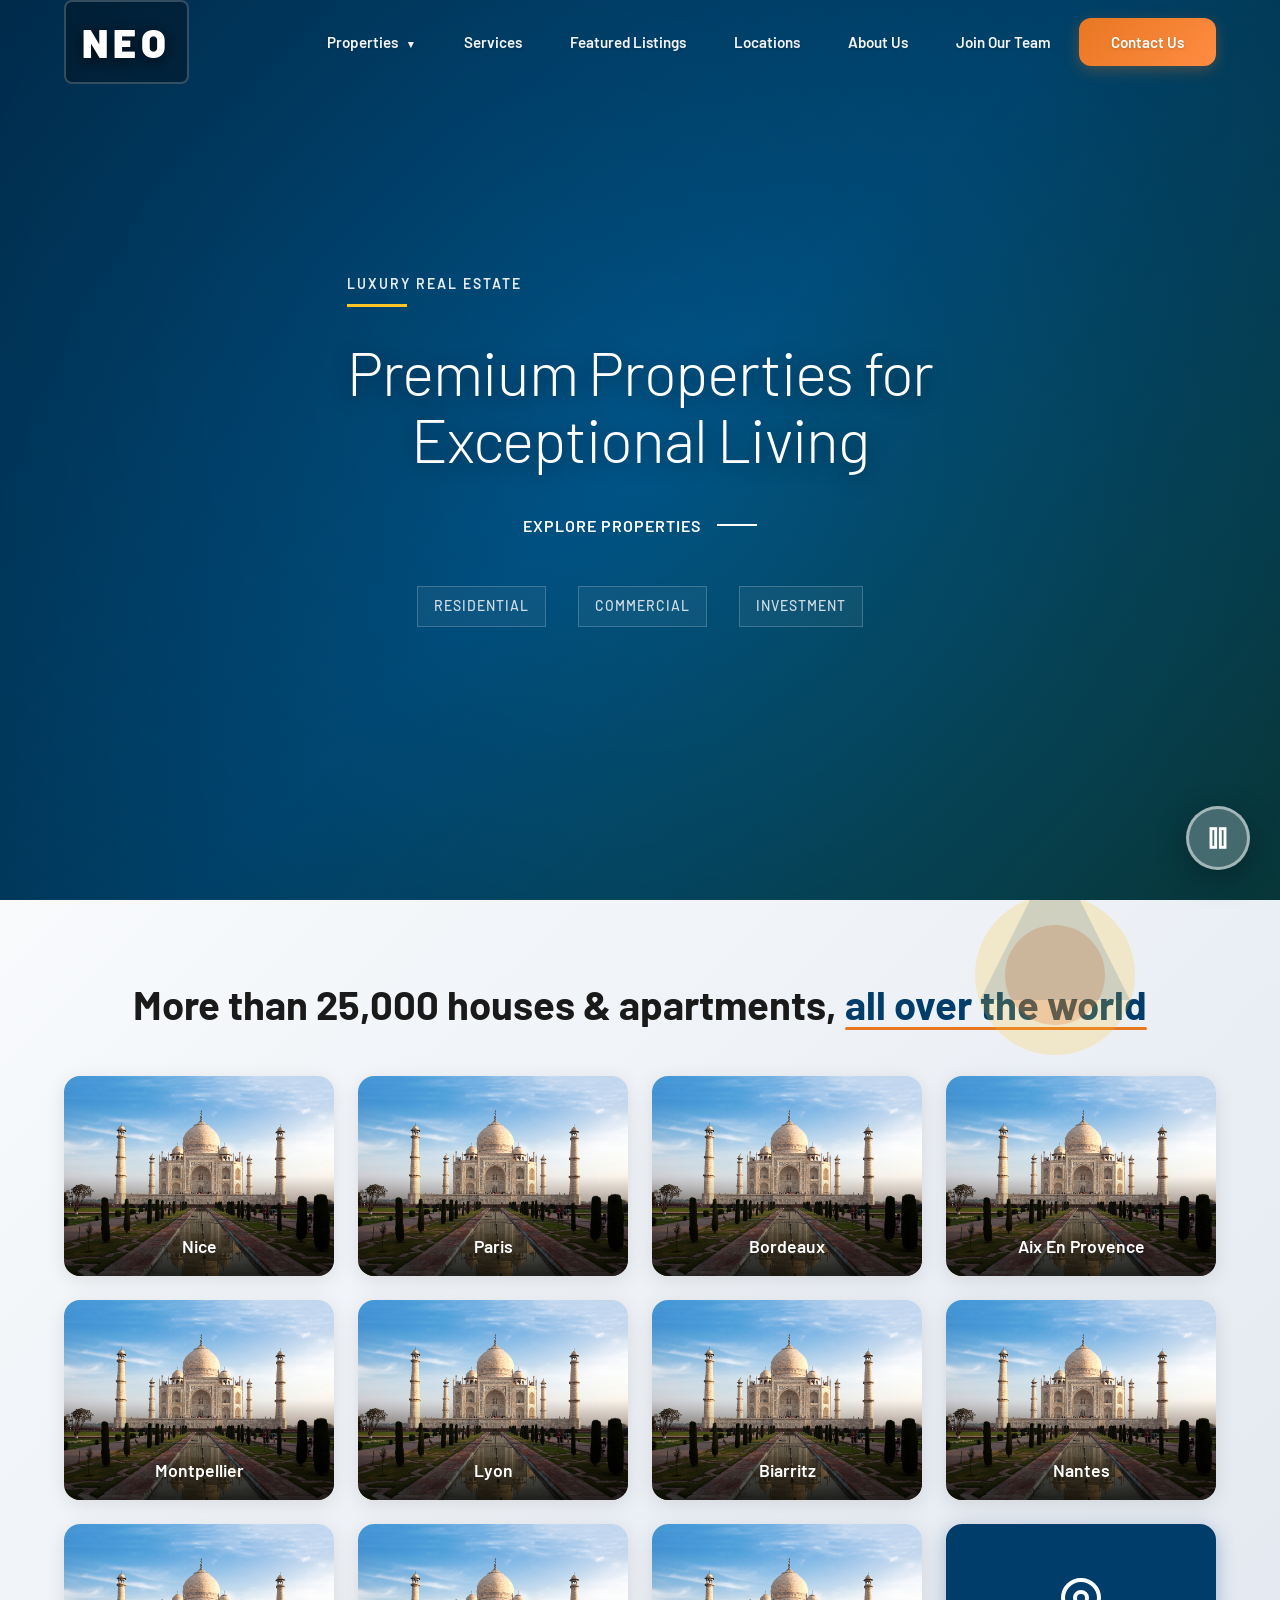
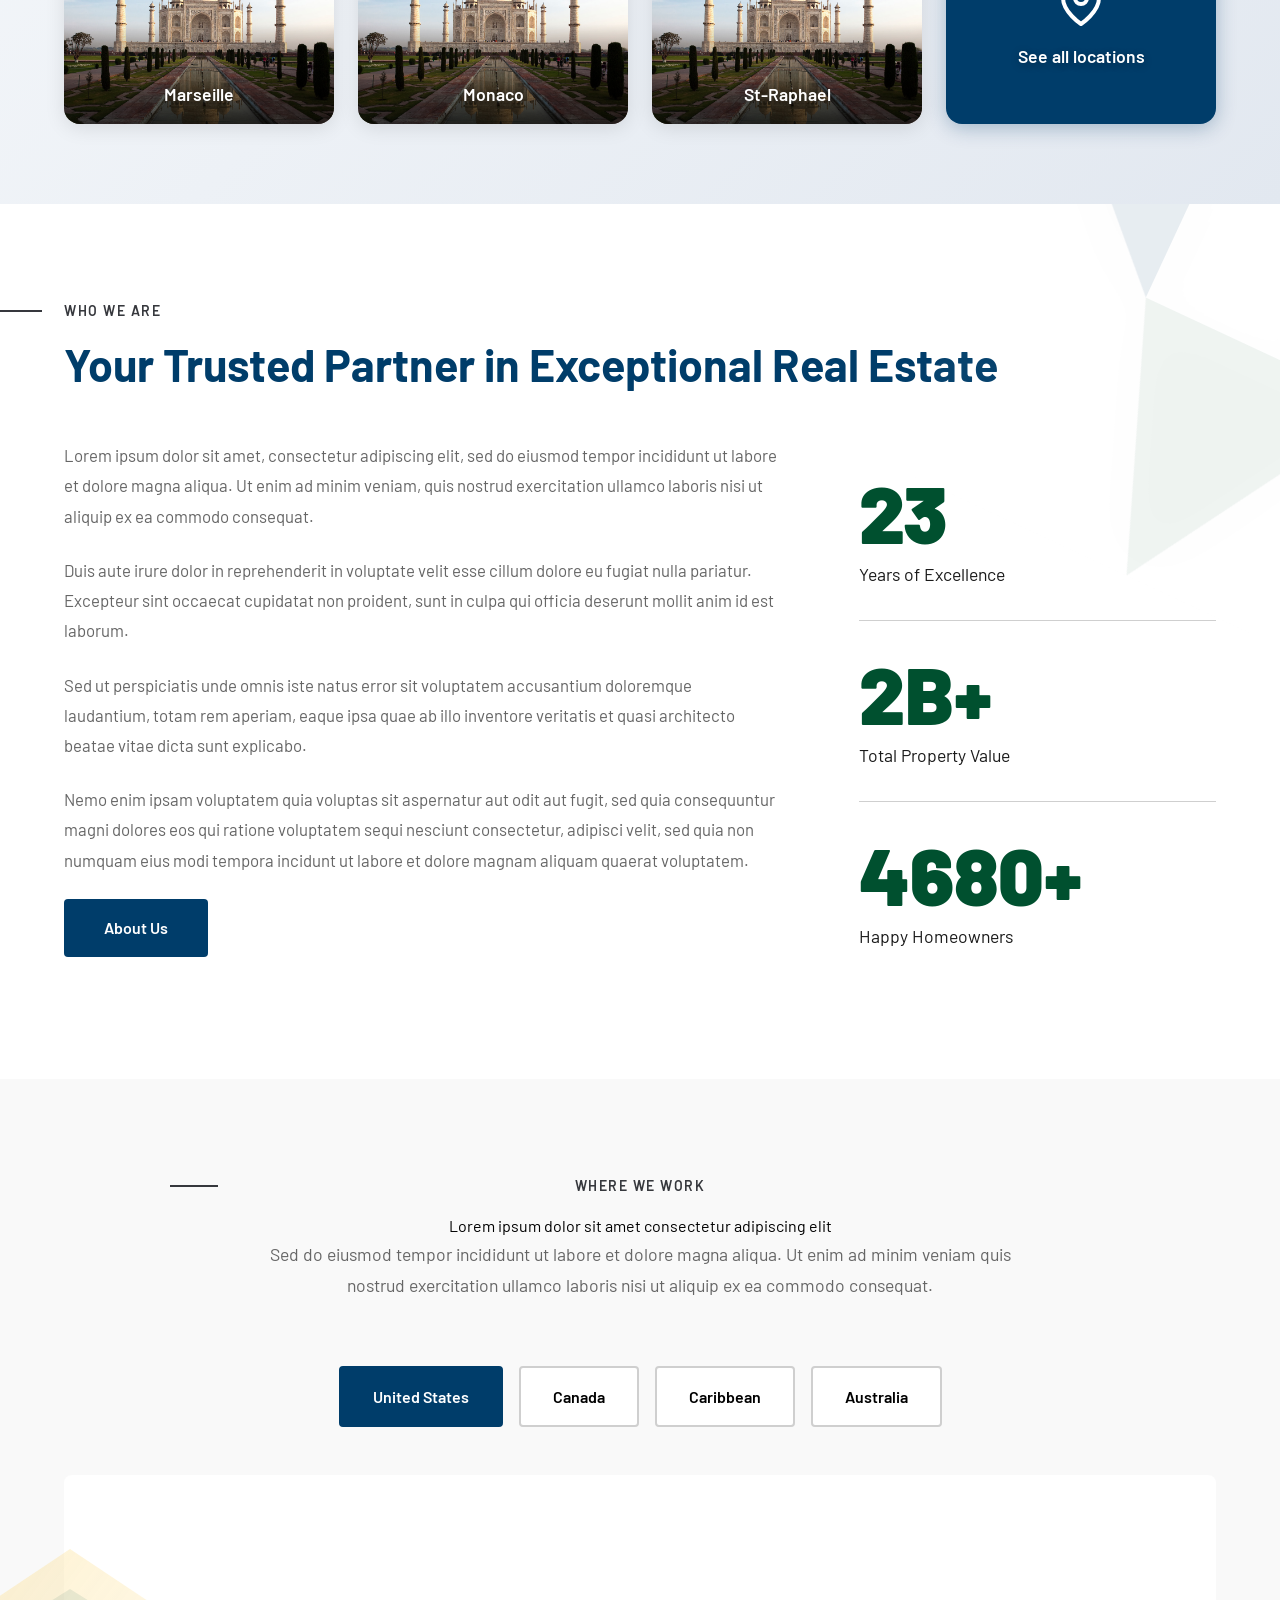
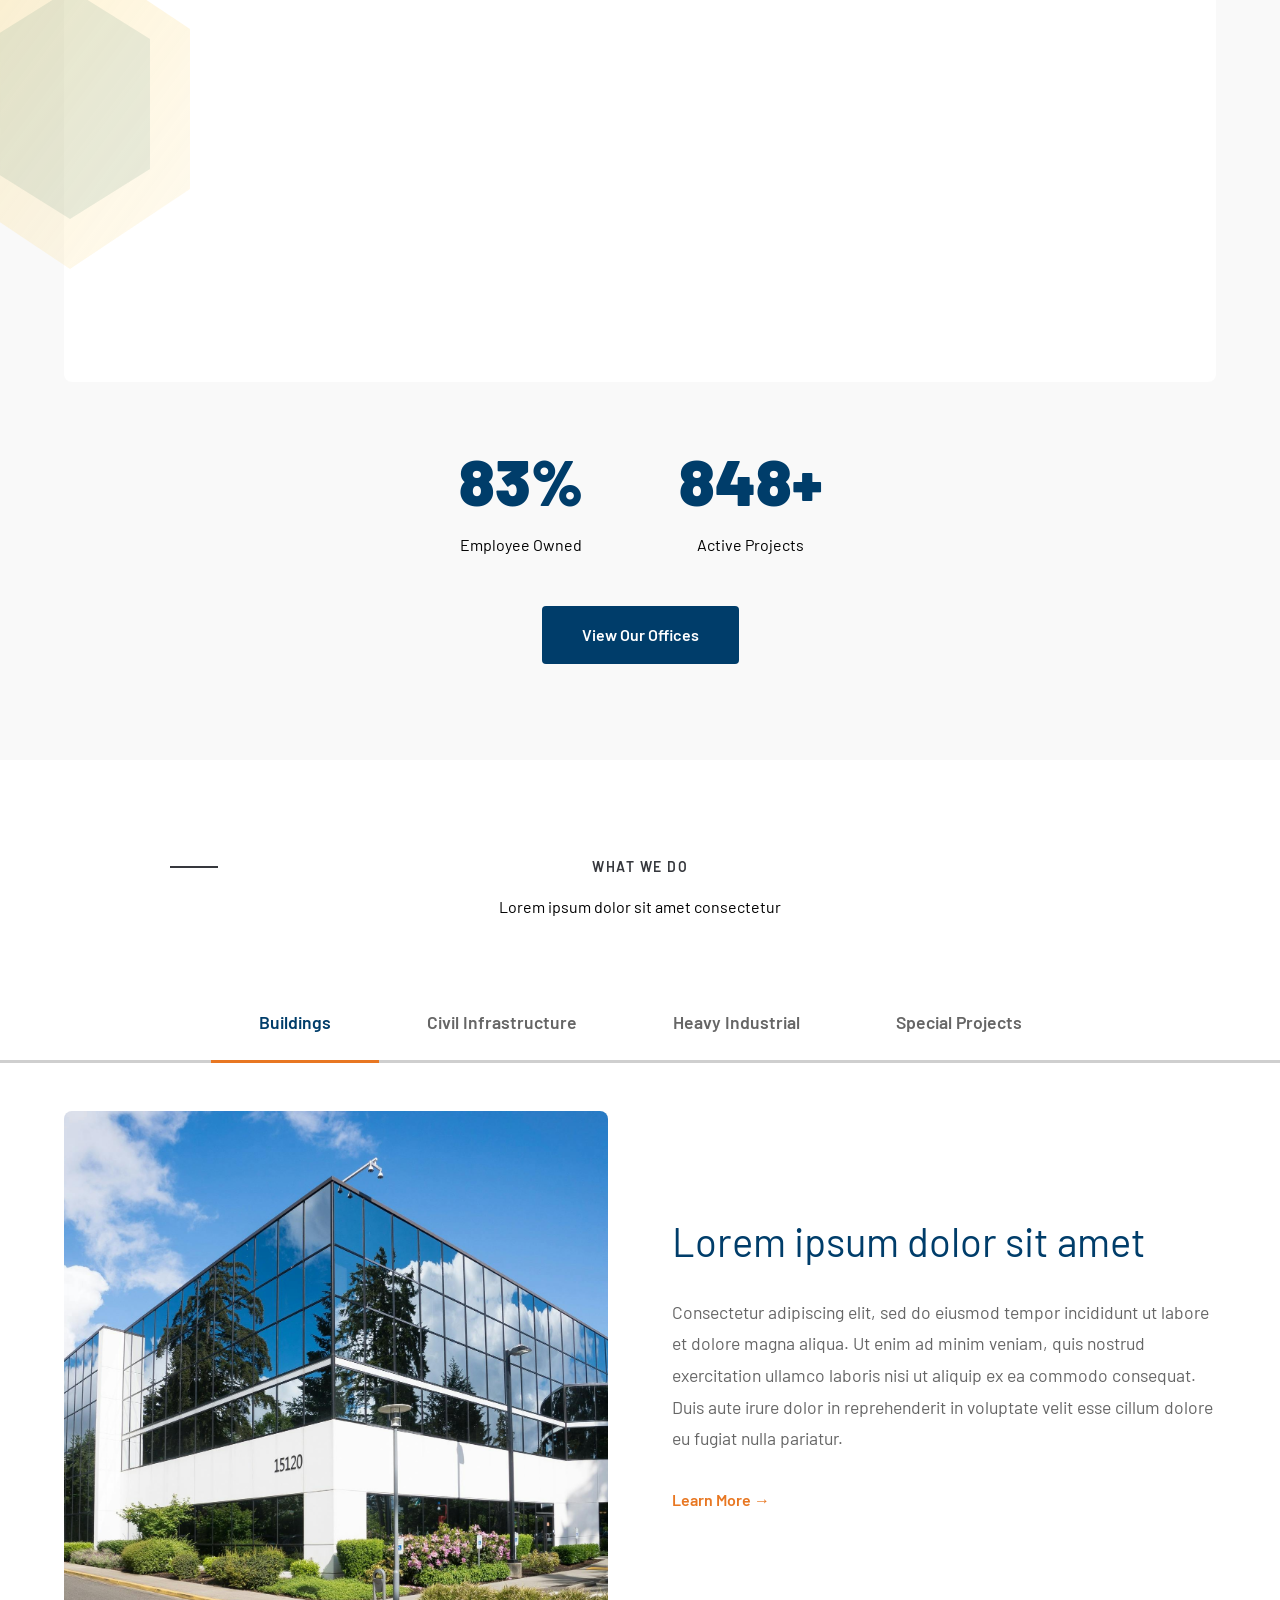
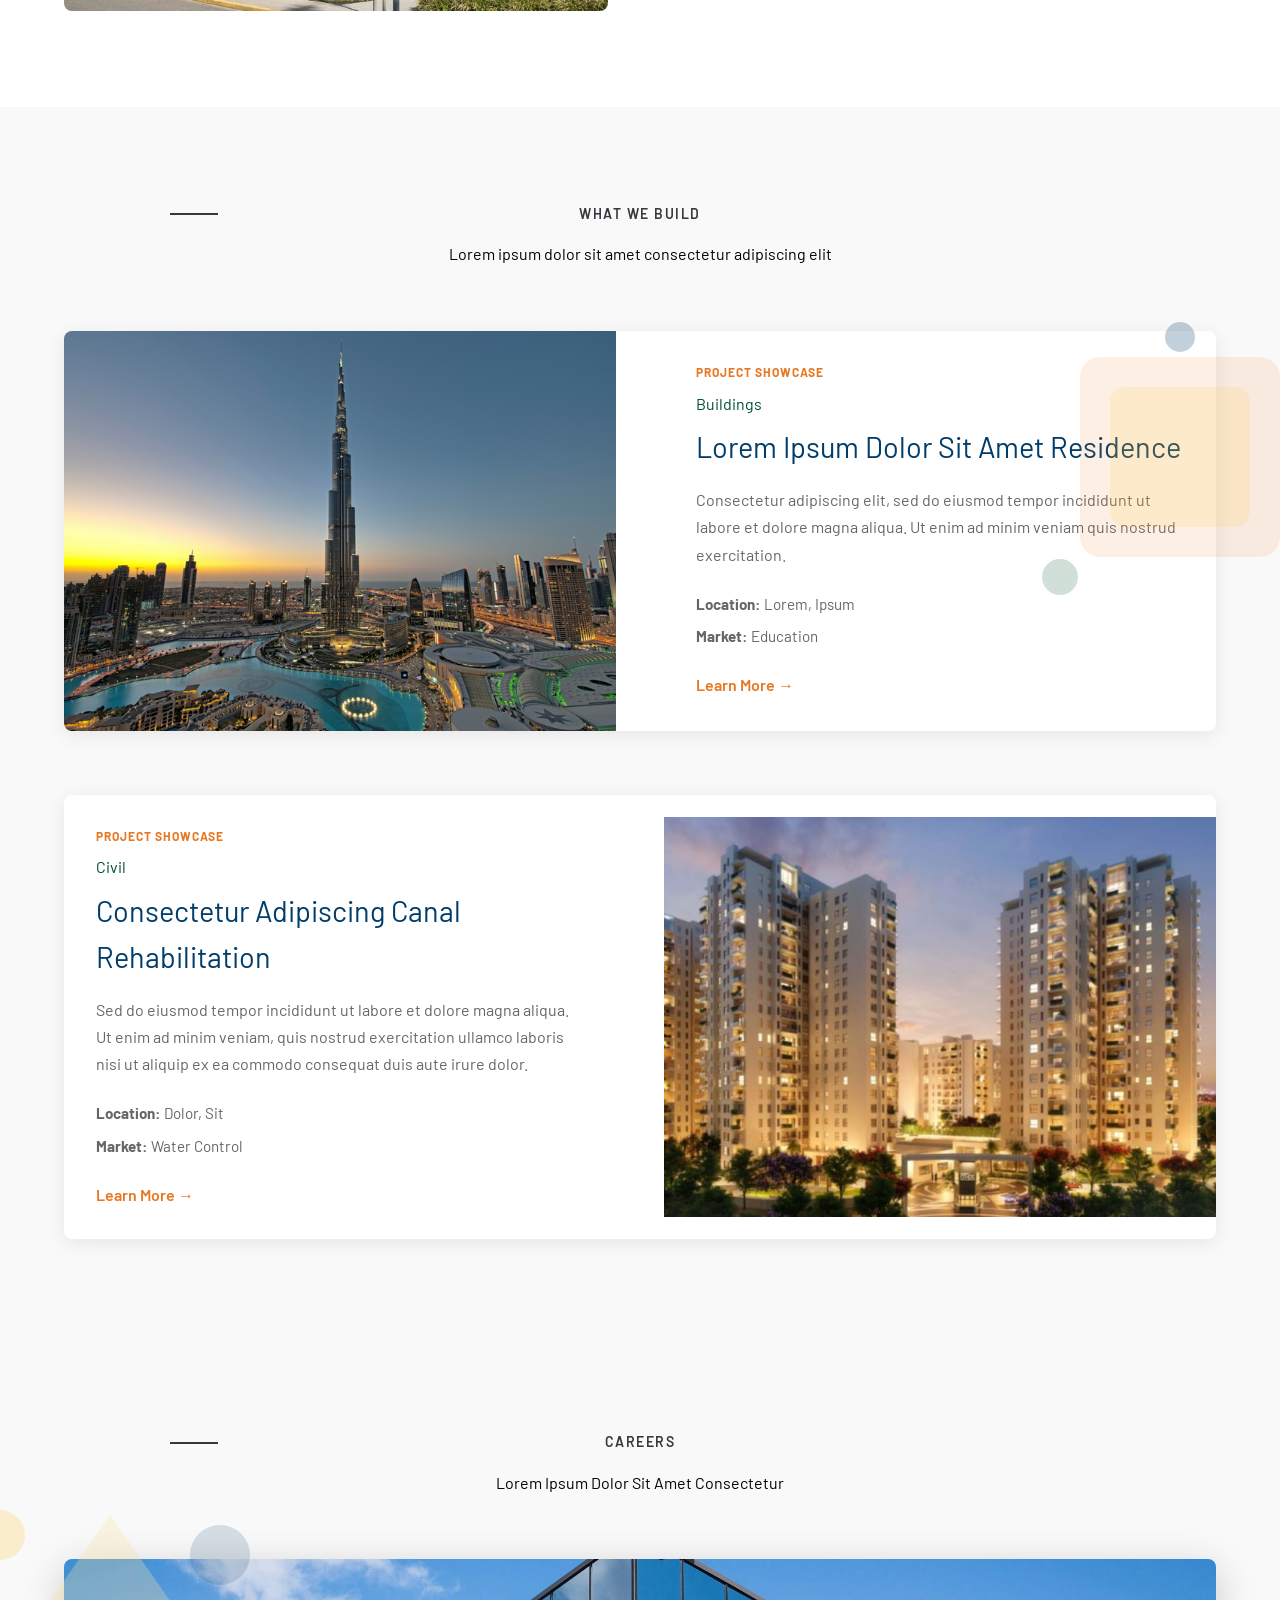
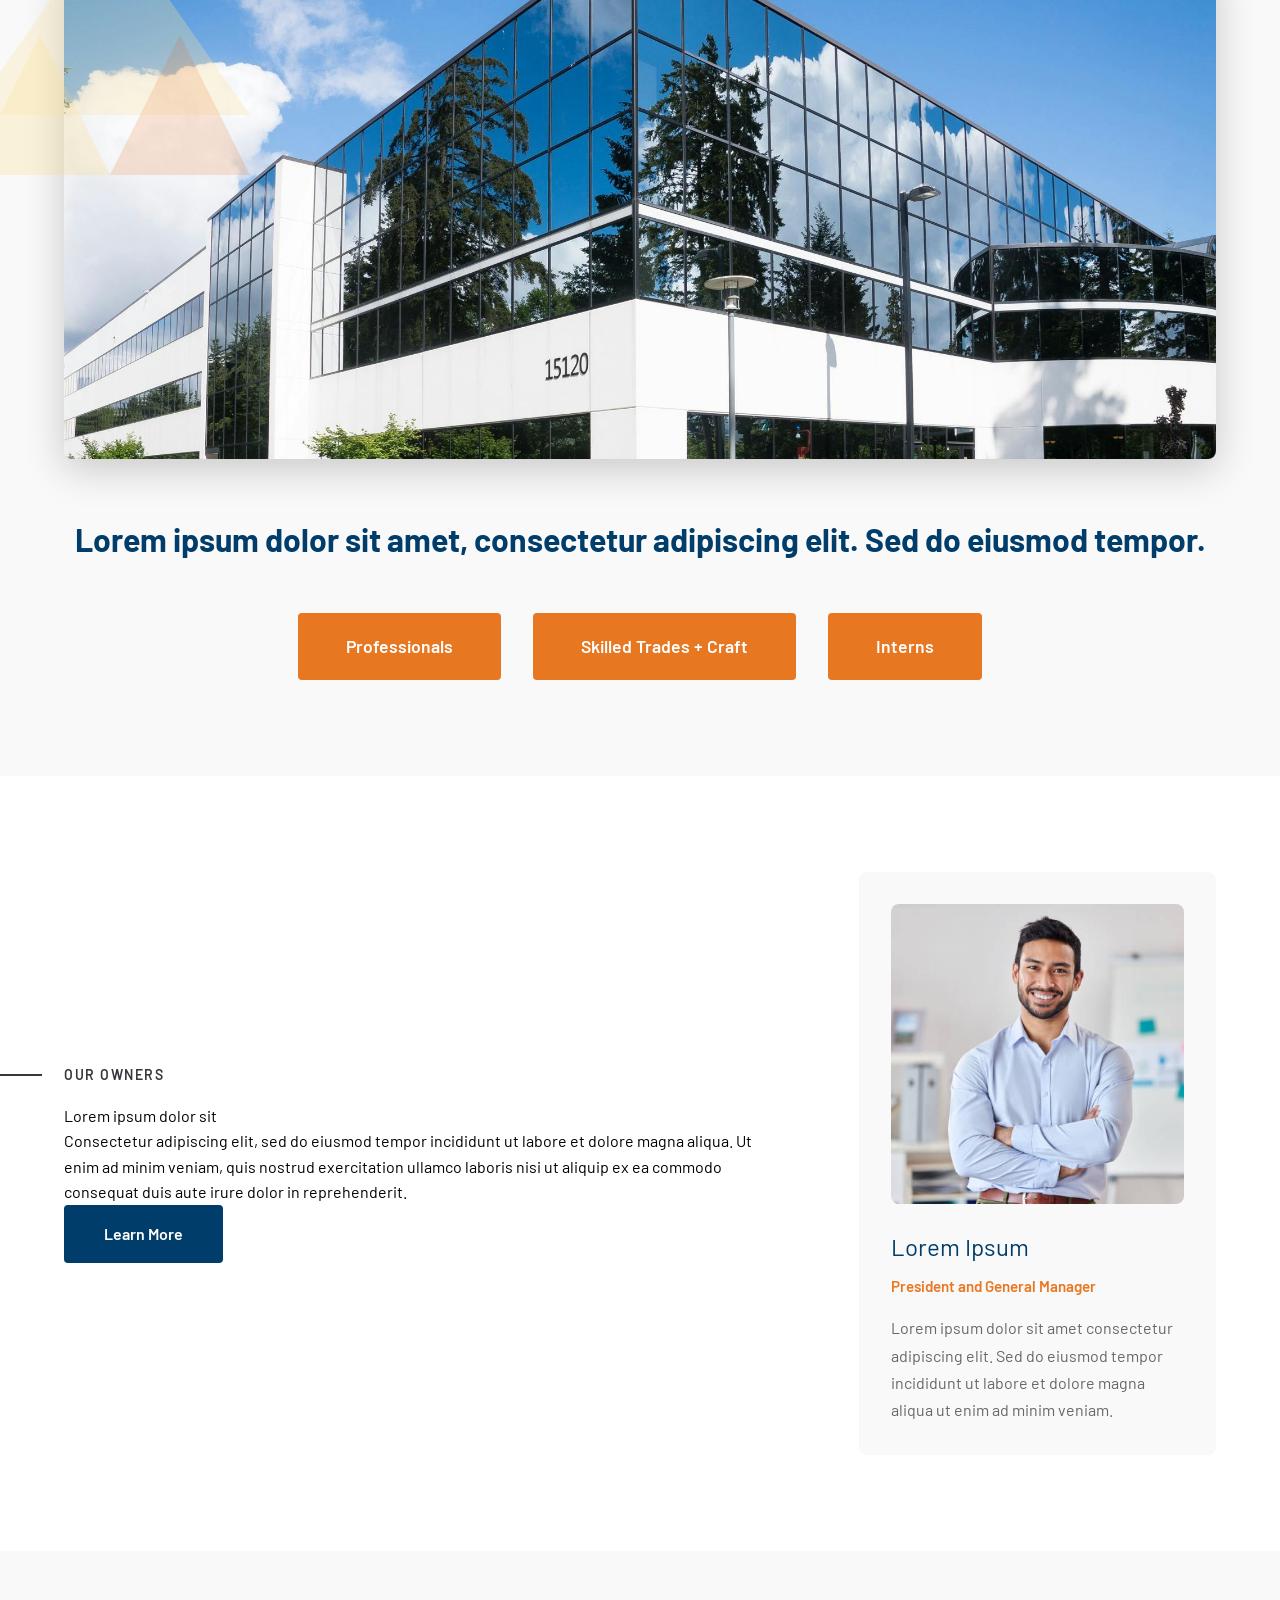
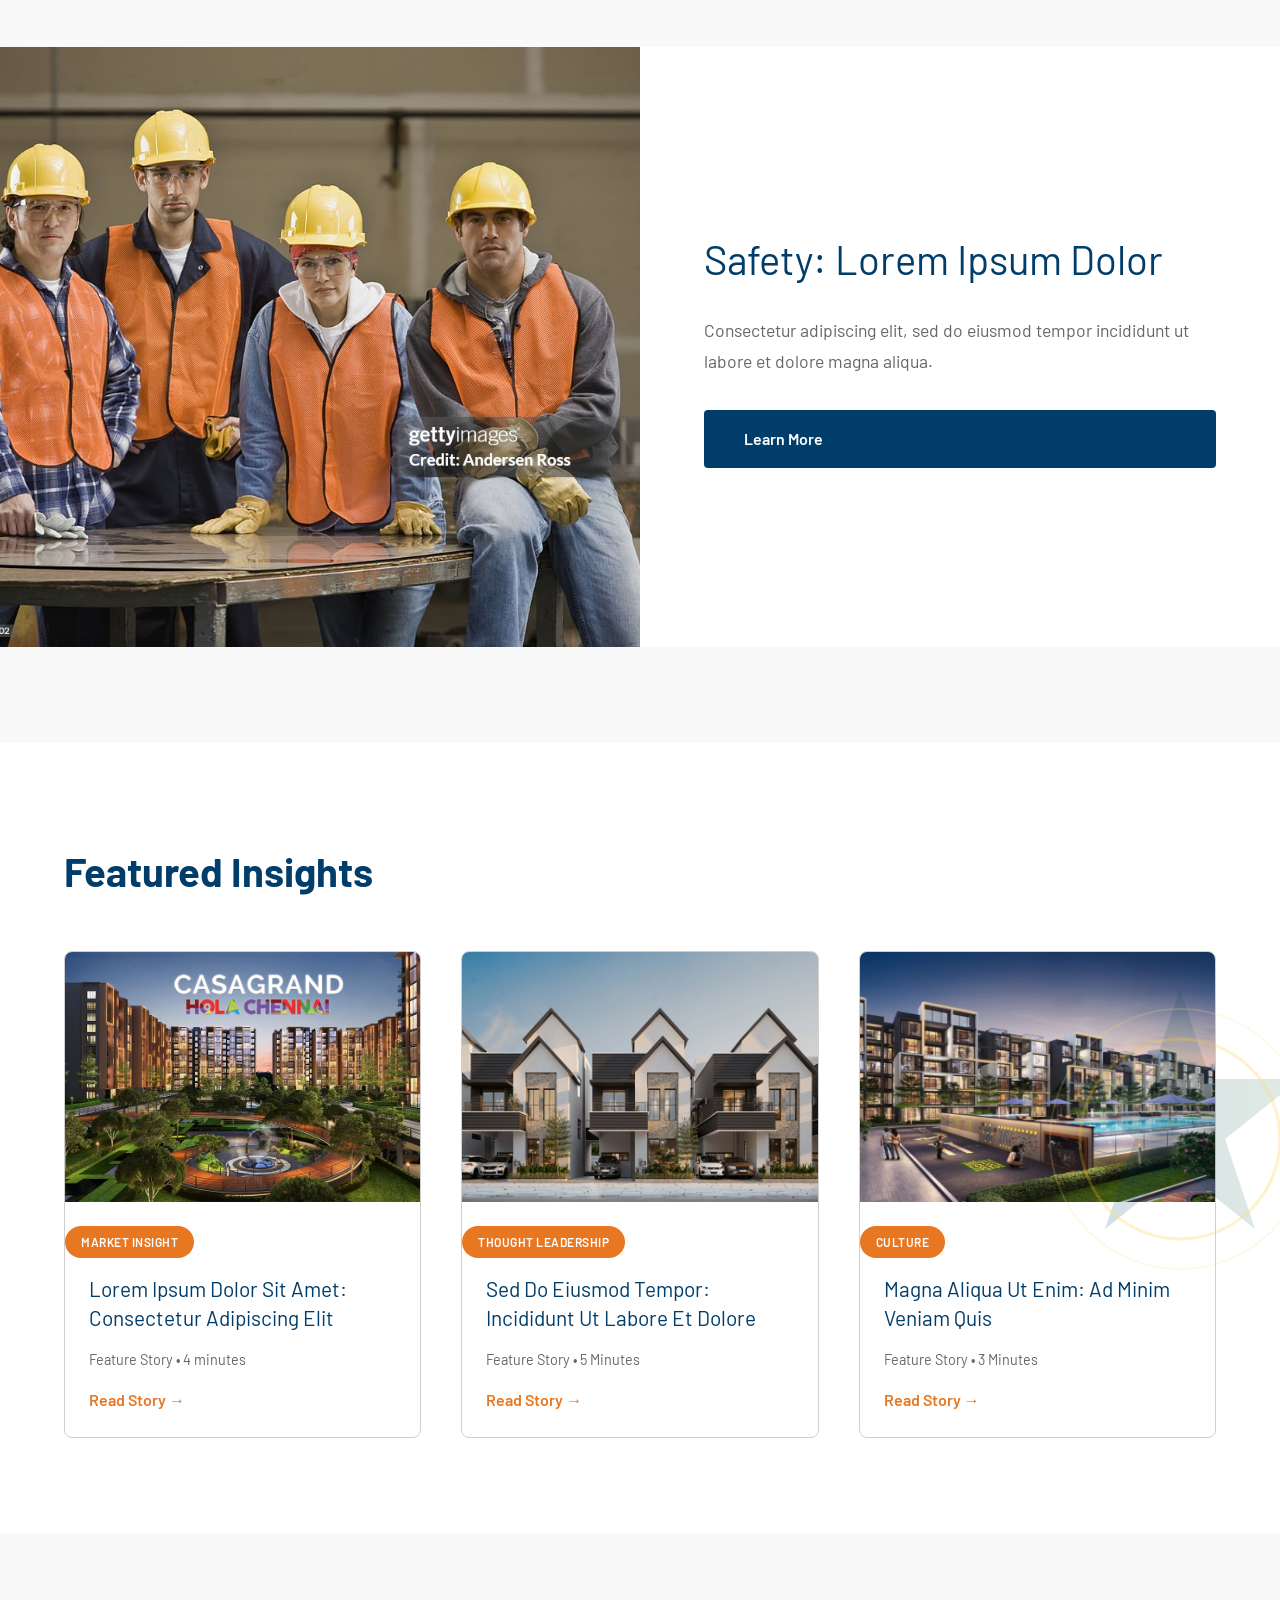
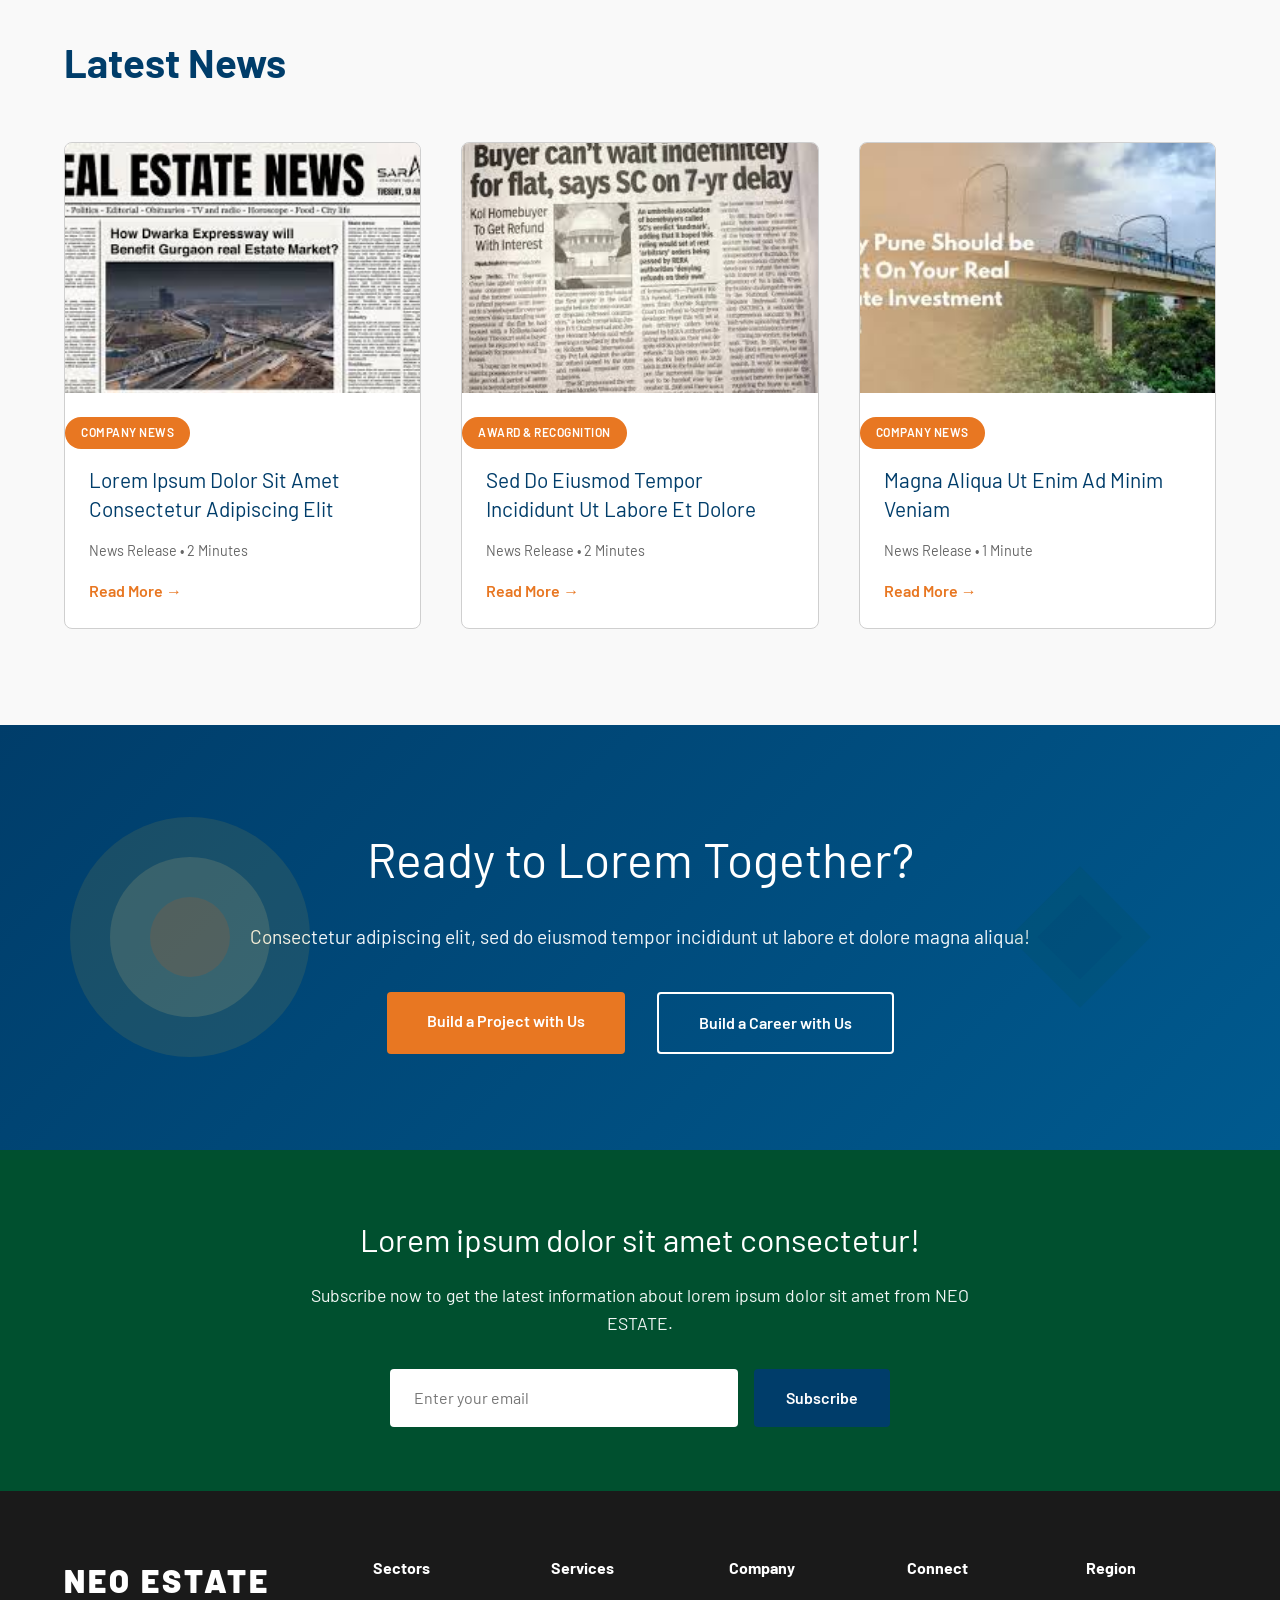
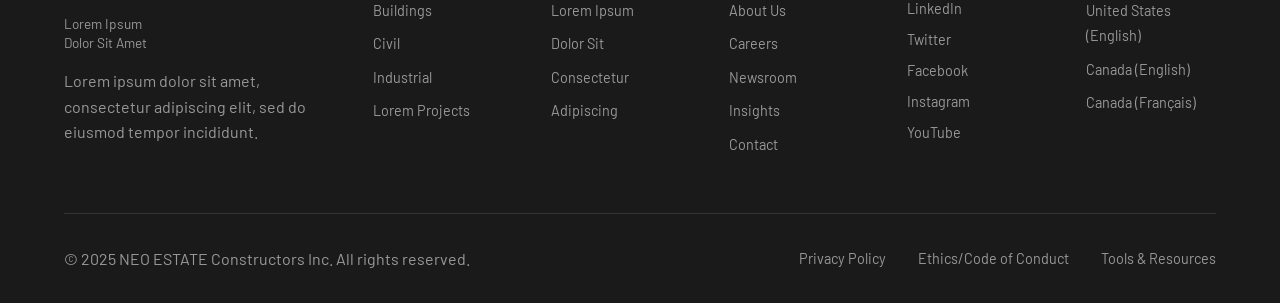
==== index.html @ 41ff2d44 "initial commit" ====
<!DOCTYPE html>
<html lang="en">

<head>
    <meta charset="UTF-8">
    <meta http-equiv="x-ua-compatible" content="IE=edge">
    <meta name="viewport" content="width=device-width, initial-scale=1.0">
    <title>NEO Real Estate - Luxury Properties & Investment Opportunities</title>
    <meta name="description"
        content="Discover premium real estate properties, luxury homes, and investment opportunities. Your trusted partner in finding the perfect property.">
    <link rel="icon" type="image/png"
        href="[data-uri]">
    <link rel="stylesheet" href="styles.css">
    <link rel="preconnect" href="https://fonts.googleapis.com">
    <link rel="preconnect" href="https://fonts.gstatic.com" crossorigin>
    <link href="https://fonts.googleapis.com/css2?family=Barlow:wght@300;400;500;600;700;800;900&display=swap"
        rel="stylesheet">
</head>

<body class="loading">
    <!-- Preloader -->
    <div class="preloader">
        <div class="preloader-content">
            <div class="preloader-logo">
                <h1 class="logo-text">NEO ESTATE</h1>
                <div class="logo-underline"></div>
            </div>
            <div class="preloader-spinner">
                <div class="spinner-ring"></div>
                <div class="spinner-ring"></div>
                <div class="spinner-ring"></div>
            </div>
            <p class="preloader-text">Loading Your Dream Home...</p>
        </div>
    </div>

    <!-- Header (Outside wrapper for proper z-index) -->
    <header class="header">
        <div class="container">
            <div class="header-content">
                <div class="logo">
                    <h1
                        style="color: #ffffff !important; opacity: 1 !important; visibility: visible !important; text-shadow: 0 3px 15px rgba(0, 0, 0, 0.8) !important; background: rgba(0, 0, 0, 0.3) !important; padding: 0.5rem 1rem !important; border-radius: 8px !important; border: 2px solid rgba(255, 255, 255, 0.2) !important;">
                        NEO</h1>
                </div>
                <nav class="nav">
                    <ul>
                        <li class="has-dropdown">
                            <a href="#properties">Properties</a>
                            <div class="dropdown">
                                <div class="dropdown-col">
                                    <h4>Residential</h4>
                                    <ul>
                                        <li><a href="#">Luxury Homes</a></li>
                                        <li><a href="#">Apartments</a></li>
                                        <li><a href="#">Villas</a></li>
                                        <li><a href="#">Penthouses</a></li>
                                    </ul>
                                </div>
                                <div class="dropdown-col">
                                    <h4>Commercial</h4>
                                    <ul>
                                        <li><a href="#">Office Spaces</a></li>
                                        <li><a href="#">Retail Properties</a></li>
                                        <li><a href="#">Industrial</a></li>
                                    </ul>
                                </div>
                                <div class="dropdown-col">
                                    <h4>Investment</h4>
                                    <ul>
                                        <li><a href="#">New Developments</a></li>
                                        <li><a href="#">Off-Plan</a></li>
                                        <li><a href="#">ROI Properties</a></li>
                                    </ul>
                                </div>
                            </div>
                        </li>
                        <li><a href="#services">Services</a></li>
                        <li><a href="#projects">Featured Listings</a></li>
                        <li><a href="#locations">Locations</a></li>
                        <li><a href="#about">About Us</a></li>
                        <li><a href="#careers">Join Our Team</a></li>
                        <li><a href="#contact" class="btn-contact">Contact Us</a></li>
                    </ul>
                </nav>
                <div class="mobile-menu-toggle">
                    <span></span>
                    <span></span>
                    <span></span>
                </div>
            </div>
        </div>
    </header>

    <!-- Main Content Wrapper -->
    <div class="page-wrapper">

        <!-- Decorative SVG Background -->
        <div class="decorative-svg-container">
            <svg class="decorative-svg" width="420" height="420" viewBox="0 0 420 420"
                xmlns="http://www.w3.org/2000/svg">
                <!-- background -->
                <rect width="100%" height="100%" fill="#fafafa" opacity="0.1" />

                <!-- top corner (darker yellow) triangle -->
                <polygon class="svg-triangle-1" points="0,0 160,0 160,160" fill="#fdda7a" />

                <!-- large pale yellow triangle sharing the same inner corner -->
                <polygon class="svg-triangle-2" points="160,160 420,160 260,420" fill="#fbe3a4" />

                <!-- Additional accent triangle -->
                <polygon class="svg-triangle-3" points="0,160 0,420 160,420" fill="#e87722" opacity="0.2" />
            </svg>
        </div>

        <!-- Hero Section -->
        <section class="hero-carousel">
            <div class="hero-slide active">
                <!-- Video Background -->
                <div class="hero-video-container">
                    <video class="hero-video" autoplay muted loop playsinline>
                        <source
                            src="From KlickPin CF Housing society animation [Video] _ Modern bungalow house design Architecture design Architecture.mp4"
                            type="video/mp4">
                        <!-- Fallback for browsers that don't support video -->
                        Your browser does not support the video tag.
                    </video>
                    <div class="hero-video-overlay"></div>
                </div>

                <div class="hero-overlay"></div>
                <div class="hero-content">
                    <div class="hero-eyebrow">
                        <span class="category-text">LUXURY REAL ESTATE</span>
                        <div class="category-line"></div>
                    </div>
                    <h2 class="hero-title">Premium Properties for<br>Exceptional Living</h2>
                    <div class="hero-cta">
                        <a href="#properties" class="cta-link">
                            <span>EXPLORE PROPERTIES</span>
                            <div class="cta-line"></div>
                        </a>
                    </div>
                    <div class="hero-categories">
                        <span class="category-tag">Residential</span>
                        <span class="category-tag">Commercial</span>
                        <span class="category-tag">Investment</span>
                    </div>
                </div>
            </div>

    </div>
    </section>

    <!-- Cities Grid Section -->
    <section class="cities-grid-section">
        <!-- Decorative SVG - Cities Section -->
        <div class="decorative-svg-cities">
            <svg width="350" height="350" viewBox="0 0 350 350" xmlns="http://www.w3.org/2000/svg">
                <rect width="100%" height="100%" fill="transparent" />
                <circle class="svg-circle-pulse" cx="175" cy="175" r="80" fill="#ffc425" opacity="0.3" />
                <circle class="svg-circle-pulse-2" cx="175" cy="175" r="50" fill="#e87722" opacity="0.4" />
                <polygon class="svg-triangle-spin" points="175,50 250,200 100,200" fill="#003d6a" opacity="0.2" />
            </svg>
        </div>

        <div class="container">
            <div class="section-header">
                <h2 class="section-title">More than 25,000 houses & apartments, <span class="highlight-text">all over
                        the world</span></h2>
            </div>

            <div class="cities-grid">
                <!-- Row 1 -->
                <div class="city-card" data-city="nice">
                    <div class="city-image">
                        <img src="image.png" alt="Nice, France">
                        <div class="city-overlay"></div>
                    </div>
                    <div class="city-name">Nice</div>
                </div>

                <div class="city-card" data-city="paris">
                    <div class="city-image">
                        <img src="image.png" alt="Paris, France">
                        <div class="city-overlay"></div>
                    </div>
                    <div class="city-name">Paris</div>
                </div>

                <div class="city-card" data-city="bordeaux">
                    <div class="city-image">
                        <img src="image.png" alt="Bordeaux, France">
                        <div class="city-overlay"></div>
                    </div>
                    <div class="city-name">Bordeaux</div>
                </div>

                <div class="city-card" data-city="aix-en-provence">
                    <div class="city-image">
                        <img src="image.png" alt="Aix-en-Provence, France">
                        <div class="city-overlay"></div>
                    </div>
                    <div class="city-name">Aix En Provence</div>
                </div>

                <!-- Row 2 -->
                <div class="city-card" data-city="montpellier">
                    <div class="city-image">
                        <img src="image.png" alt="Montpellier, France">
                        <div class="city-overlay"></div>
                    </div>
                    <div class="city-name">Montpellier</div>
                </div>

                <div class="city-card" data-city="lyon">
                    <div class="city-image">
                        <img src="image.png" alt="Lyon, France">
                        <div class="city-overlay"></div>
                    </div>
                    <div class="city-name">Lyon</div>
                </div>

                <div class="city-card" data-city="biarritz">
                    <div class="city-image">
                        <img src="image.png" alt="Biarritz, France">
                        <div class="city-overlay"></div>
                    </div>
                    <div class="city-name">Biarritz</div>
                </div>

                <div class="city-card" data-city="nantes">
                    <div class="city-image">
                        <img src="image.png" alt="Nantes, France">
                        <div class="city-overlay"></div>
                    </div>
                    <div class="city-name">Nantes</div>
                </div>

                <!-- Row 3 -->
                <div class="city-card" data-city="marseille">
                    <div class="city-image">
                        <img src="image.png" alt="Marseille, France">
                        <div class="city-overlay"></div>
                    </div>
                    <div class="city-name">Marseille</div>
                </div>

                <div class="city-card" data-city="monaco">
                    <div class="city-image">
                        <img src="image.png" alt="Monaco">
                        <div class="city-overlay"></div>
                    </div>
                    <div class="city-name">Monaco</div>
                </div>

                <div class="city-card" data-city="st-raphael">
                    <div class="city-image">
                        <img src="image.png" alt="St-Raphael, France">
                        <div class="city-overlay"></div>
                    </div>
                    <div class="city-name">St-Raphael</div>
                </div>

                <!-- See All Button -->
                <div class="see-all-card">
                    <div class="see-all-content">
                        <svg class="location-icon" width="48" height="48" viewBox="0 0 24 24" fill="none"
                            stroke="currentColor" stroke-width="2">
                            <path d="M21 10c0 7-9 13-9 13s-9-6-9-13a9 9 0 0 1 18 0z"></path>
                            <circle cx="12" cy="10" r="3"></circle>
                        </svg>
                        <h3>See all locations</h3>
                    </div>
                </div>
            </div>
        </div>
    </section>

    <!-- Video Controls (Outside hero for proper z-index) -->
    <button class="video-control" aria-label="Pause video"
        style="display: flex !important; opacity: 1 !important; visibility: visible !important;">
        <svg class="play-icon" style="display: none;" width="28" height="28" viewBox="0 0 24 24" fill="none"
            stroke="currentColor" stroke-width="2.5">
            <polygon points="5 3 19 12 5 21 5 3"></polygon>
        </svg>
        <svg class="pause-icon" style="display: block;" width="28" height="28" viewBox="0 0 24 24" fill="none"
            stroke="currentColor" stroke-width="2.5">
            <rect x="6" y="4" width="4" height="16"></rect>
            <rect x="14" y="4" width="4" height="16"></rect>
        </svg>
    </button>

    <!-- Who We Are Section -->
    <section id="about" class="who-we-are">
        <!-- Decorative SVG - Who We Are -->
        <div class="decorative-svg-container-right">
            <svg class="decorative-svg-right" width="420" height="420" viewBox="0 0 420 420"
                xmlns="http://www.w3.org/2000/svg">
                <!-- background -->
                <rect width="100%" height="100%" fill="#fafafa" opacity="0.05" />

                <!-- top corner (darker yellow) triangle -->
                <polygon class="svg-triangle-1" points="0,0 160,0 160,160" fill="#003d6a" opacity="0.15" />

                <!-- large pale yellow triangle -->
                <polygon class="svg-triangle-2" points="160,160 420,160 260,420" fill="#00502f" opacity="0.1" />

                <!-- Additional accent -->
                <circle class="svg-circle" cx="350" cy="70" r="40" fill="#ffc425" opacity="0.2" />
            </svg>
        </div>

        <div class="container">
            <div class="section-header">
                <span class="eyebrow">Who We Are</span>
                <h2 class="section-title-large">Your Trusted Partner in Exceptional Real Estate</h2>
            </div>
            <div class="two-column-layout">
                <div class="column-main">
                    <div class="rich-text">
                        <p>Lorem ipsum dolor sit amet, consectetur adipiscing elit, sed do eiusmod tempor incididunt
                            ut
                            labore et dolore magna aliqua. Ut enim ad minim veniam, quis nostrud exercitation
                            ullamco
                            laboris nisi ut aliquip ex ea commodo consequat.</p>
                        <p>Duis aute irure dolor in reprehenderit in voluptate velit esse cillum dolore eu fugiat
                            nulla
                            pariatur. Excepteur sint occaecat cupidatat non proident, sunt in culpa qui officia
                            deserunt
                            mollit anim id est laborum.</p>
                        <p>Sed ut perspiciatis unde omnis iste natus error sit voluptatem accusantium doloremque
                            laudantium, totam rem aperiam, eaque ipsa quae ab illo inventore veritatis et quasi
                            architecto beatae vitae dicta sunt explicabo. </p>
                        <p>Nemo enim ipsam voluptatem quia voluptas sit aspernatur aut odit aut fugit, sed quia
                            consequuntur magni dolores eos qui ratione voluptatem sequi nesciunt consectetur,
                            adipisci
                            velit, sed quia non numquam eius modi tempora incidunt ut labore et dolore magnam
                            aliquam
                            quaerat voluptatem.</p>
                    </div>
                    <a href="#" class="btn-secondary">About Us</a>
                </div>
                <div class="column-sidebar">
                    <div class="stat-block">
                        <h3 class="stat-number-large">25</h3>
                        <p class="stat-label">Years of Excellence</p>
                    </div>
                    <div class="stat-block">
                        <h3 class="stat-number-large">$2.5B+</h3>
                        <p class="stat-label">Total Property Value</p>
                    </div>
                    <div class="stat-block">
                        <h3 class="stat-number-large">5000+</h3>
                        <p class="stat-label">Happy Homeowners</p>
                    </div>
                </div>
            </div>
        </div>
    </section>

    <!-- Map Section -->
    <section id="locations" class="map-section">
        <!-- Decorative SVG - Map Section Left -->
        <div class="decorative-svg-map-left">
            <svg width="380" height="380" viewBox="0 0 380 380" xmlns="http://www.w3.org/2000/svg">
                <defs>
                    <linearGradient id="grad1" x1="0%" y1="0%" x2="100%" y2="100%">
                        <stop offset="0%" style="stop-color:#fdda7a;stop-opacity:0.6" />
                        <stop offset="100%" style="stop-color:#fbe3a4;stop-opacity:0.3" />
                    </linearGradient>
                </defs>
                <polygon class="svg-hex-1" points="190,20 310,100 310,260 190,340 70,260 70,100" fill="url(#grad1)" />
                <polygon class="svg-hex-2" points="190,60 270,110 270,240 190,290 110,240 110,110" fill="#00502f"
                    opacity="0.15" />
            </svg>
        </div>

        <div class="container">
            <div class="section-header-center">
                <span class="eyebrow">Where We Work</span>
                <h2>Lorem ipsum dolor sit amet consectetur adipiscing elit</h2>
                <p>Sed do eiusmod tempor incididunt ut labore et dolore magna aliqua. Ut enim ad minim veniam quis
                    nostrud exercitation ullamco laboris nisi ut aliquip ex ea commodo consequat.</p>
            </div>
            <div class="map-tabs">
                <button class="map-tab active">United States</button>
                <button class="map-tab">Canada</button>
                <button class="map-tab">Caribbean</button>
                <button class="map-tab">Australia</button>
            </div>
            <div class="map-placeholder">
                <iframe
                    src="https://www.google.com/maps/embed?pb=!1m18!1m12!1m3!1d3502.2899038948424!2d77.3894687!3d28.6283073!2m3!1f0!2f0!3f0!3m2!1i1024!2i768!4f13.1!3m3!1m2!1s0x390ce5456ef36d9f%3A0x3b7191b1286136c8!2sNoida%2C%20Uttar%20Pradesh!5e0!3m2!1sen!2sin!4v1234567890123!5m2!1sen!2sin"
                    width="100%" height="500" style="border:0; border-radius: 8px;" allowfullscreen="" loading="lazy"
                    referrerpolicy="no-referrer-when-downgrade">
                </iframe>
            </div>
            <div class="map-stats">
                <div class="map-stat">
                    <h3 class="stat-number">100%</h3>
                    <p>Employee Owned</p>
                </div>
                <div class="map-stat">
                    <h3 class="stat-number">1000+</h3>
                    <p>Active Projects</p>
                </div>
            </div>
            <a href="#" class="btn-secondary center-btn">View Our Offices</a>
        </div>
    </section>

    <!-- What We Do Tabs Section -->
    <section id="sectors" class="what-we-do-tabs">
        <div class="container-full">
            <div class="section-header-center">
                <span class="eyebrow">What We Do</span>
                <h2>Lorem ipsum dolor sit amet consectetur</h2>
            </div>
            <div class="category-tabs">
                <button class="category-tab active" data-tab="buildings">Buildings</button>
                <button class="category-tab" data-tab="civil">Civil Infrastructure</button>
                <button class="category-tab" data-tab="industrial">Heavy Industrial</button>
                <button class="category-tab" data-tab="special">Special Projects</button>
            </div>
            <div class="tab-content active" id="buildings-tab">
                <div class="tab-content-inner">
                    <div class="tab-image">
                        <img src="images/building.jpg" alt="Buildings">
                    </div>
                    <div class="tab-text">
                        <h3>Lorem ipsum dolor sit amet</h3>
                        <p>Consectetur adipiscing elit, sed do eiusmod tempor incididunt ut labore et dolore magna
                            aliqua. Ut enim ad minim veniam, quis nostrud exercitation ullamco laboris nisi ut
                            aliquip
                            ex ea commodo consequat. Duis aute irure dolor in reprehenderit in voluptate velit esse
                            cillum dolore eu fugiat nulla pariatur.</p>
                        <a href="#" class="link-arrow">Learn More →</a>
                    </div>
                </div>
            </div>
        </div>
    </section>

    <!-- Project Showcase Section -->
    <section id="projects" class="project-showcase">
        <!-- Decorative SVG - Projects -->
        <div class="decorative-svg-projects">
            <svg width="400" height="400" viewBox="0 0 400 400" xmlns="http://www.w3.org/2000/svg">
                <rect width="100%" height="100%" fill="transparent" />
                <rect class="svg-rect-rotate" x="100" y="100" width="200" height="200" fill="#e87722" opacity="0.2"
                    rx="20" />
                <rect class="svg-rect-rotate-2" x="130" y="130" width="140" height="140" fill="#ffc425" opacity="0.25"
                    rx="15" />
                <circle class="svg-dot" cx="200" cy="80" r="15" fill="#003d6a" opacity="0.4" />
                <circle class="svg-dot" cx="320" cy="200" r="20" fill="#fdda7a" opacity="0.5" />
                <circle class="svg-dot" cx="80" cy="320" r="18" fill="#00502f" opacity="0.3" />
            </svg>
        </div>

        <div class="container">
            <div class="section-header-center">
                <span class="eyebrow">What We Build</span>
                <h2>Lorem ipsum dolor sit amet consectetur adipiscing elit</h2>
            </div>
            <div class="project-grid">
                <div class="project-card">
                    <div class="project-image">
                        <img src="images/project 1.png" alt="Project 1">
                    </div>
                    <div class="project-info">
                        <span class="project-eyebrow">Project Showcase</span>
                        <h3 class="project-category">Buildings</h3>
                        <h4 class="project-title">Lorem Ipsum Dolor Sit Amet Residence</h4>
                        <p class="project-description">Consectetur adipiscing elit, sed do eiusmod tempor incididunt
                            ut
                            labore et dolore magna aliqua. Ut enim ad minim veniam quis nostrud exercitation.</p>
                        <div class="project-meta">
                            <span><strong>Location:</strong> Lorem, Ipsum</span>
                            <span><strong>Market:</strong> Education</span>
                        </div>
                        <a href="#" class="link-arrow">Learn More →</a>
                    </div>
                </div>
                <div class="project-card reverse">
                    <div class="project-image">
                        <img src="images/project 2.jpg" alt="Project 2">
                    </div>
                    <div class="project-info">
                        <span class="project-eyebrow">Project Showcase</span>
                        <h3 class="project-category">Civil</h3>
                        <h4 class="project-title">Consectetur Adipiscing Canal Rehabilitation</h4>
                        <p class="project-description">Sed do eiusmod tempor incididunt ut labore et dolore magna
                            aliqua. Ut enim ad minim veniam, quis nostrud exercitation ullamco laboris nisi ut
                            aliquip
                            ex ea commodo consequat duis aute irure dolor.</p>
                        <div class="project-meta">
                            <span><strong>Location:</strong> Dolor, Sit</span>
                            <span><strong>Market:</strong> Water Control</span>
                        </div>
                        <a href="#" class="link-arrow">Learn More →</a>
                    </div>
                </div>
            </div>
        </div>
    </section>

    <!-- Careers Section -->
    <section id="careers" class="careers-section">
        <!-- Decorative SVG - Careers -->
        <div class="decorative-svg-careers">
            <svg width="420" height="420" viewBox="0 0 420 420" xmlns="http://www.w3.org/2000/svg">
                <polygon class="svg-triangle-bounce" points="210,80 350,280 70,280" fill="#fbe3a4" opacity="0.5" />
                <polygon class="svg-triangle-bounce-2" points="210,340 280,200 350,340" fill="#e87722" opacity="0.3" />
                <polygon class="svg-triangle-bounce-3" points="140,200 70,340 210,340" fill="#fdda7a" opacity="0.4" />
                <circle class="svg-bubble" cx="100" cy="100" r="25" fill="#ffc425" opacity="0.35" />
                <circle class="svg-bubble" cx="320" cy="120" r="30" fill="#003d6a" opacity="0.25" />
            </svg>
        </div>

        <div class="container">
            <div class="section-header-center">
                <span class="eyebrow">Careers</span>
                <h2>Lorem Ipsum Dolor Sit Amet Consectetur</h2>
            </div>
            <div class="video-container">
                <video class="careers-video" autoplay muted loop poster="images/building.jpg">
                    <source
                        src="From KlickPin CF Housing society animation [Video] _ Modern bungalow house design Architecture design Architecture.mp4"
                        type="video/mp4">
                    Your browser does not support the video tag.
                </video>
            </div>
            <h3 class="careers-subtitle">Lorem ipsum dolor sit amet, consectetur adipiscing elit. Sed do eiusmod
                tempor.
            </h3>
            <div class="careers-buttons">
                <a href="#" class="btn-primary-large">Professionals</a>
                <a href="#" class="btn-primary-large">Skilled Trades + Craft</a>
                <a href="#" class="btn-primary-large">Interns</a>
            </div>
        </div>
    </section>

    <!-- Our Owners Section -->
    <section class="our-owners">
        <div class="container">
            <div class="two-column-layout align-center">
                <div class="column-main">
                    <span class="eyebrow">Our Owners</span>
                    <h2>Lorem ipsum dolor sit</h2>
                    <p>Consectetur adipiscing elit, sed do eiusmod tempor incididunt ut labore et dolore magna
                        aliqua.
                        Ut enim ad minim veniam, quis nostrud exercitation ullamco laboris nisi ut aliquip ex ea
                        commodo
                        consequat duis aute irure dolor in reprehenderit.</p>
                    <a href="#" class="btn-secondary">Learn More</a>
                </div>
                <div class="column-sidebar">
                    <div class="employee-spotlight">
                        <div class="employee-image">
                            <img src="images/employee.jpg" alt="Employee">
                        </div>
                        <h4>Lorem Ipsum</h4>
                        <p class="employee-title">President and General Manager</p>
                        <p class="employee-bio">Lorem ipsum dolor sit amet consectetur adipiscing elit. Sed do
                            eiusmod
                            tempor incididunt ut labore et dolore magna aliqua ut enim ad minim veniam.</p>
                    </div>
                </div>
            </div>
        </div>
    </section>

    <!-- Safety Section -->
    <section class="image-text-section">
        <div class="image-text-container">
            <div class="image-text-image">
                <img src="images/safety.jpg" alt="Safety">
            </div>
            <div class="image-text-content">
                <h3>Safety: Lorem Ipsum Dolor</h3>
                <p>Consectetur adipiscing elit, sed do eiusmod tempor incididunt ut labore et dolore magna aliqua.
                </p>
                <a href="#" class="btn-secondary">Learn More</a>
            </div>
        </div>
    </section>

    <!-- Featured Insights Section -->
    <section id="insights" class="insights-section">
        <!-- Decorative SVG - Insights Right -->
        <div class="decorative-svg-insights">
            <svg width="360" height="360" viewBox="0 0 360 360" xmlns="http://www.w3.org/2000/svg">
                <defs>
                    <linearGradient id="grad2" x1="0%" y1="0%" x2="100%" y2="0%">
                        <stop offset="0%" style="stop-color:#003d6a;stop-opacity:0.3" />
                        <stop offset="100%" style="stop-color:#00502f;stop-opacity:0.2" />
                    </linearGradient>
                </defs>
                <polygon class="svg-star"
                    points="180,30 210,120 300,120 225,180 255,270 180,210 105,270 135,180 60,120 150,120"
                    fill="url(#grad2)" />
                <circle class="svg-ring-1" cx="180" cy="180" r="100" fill="none" stroke="#ffc425" stroke-width="3"
                    opacity="0.4" />
                <circle class="svg-ring-2" cx="180" cy="180" r="130" fill="none" stroke="#fdda7a" stroke-width="2"
                    opacity="0.3" />
            </svg>
        </div>

        <div class="container">
            <h2 class="section-title">Featured Insights</h2>
            <div class="insights-grid">
                <div class="insight-card">
                    <div class="insight-image">
                        <img src="images/Insight 1.jpg" alt="Insight 1">
                    </div>
                    <span class="insight-tag">Market Insight</span>
                    <h4 class="insight-title">Lorem Ipsum Dolor Sit Amet: Consectetur Adipiscing Elit</h4>
                    <p class="insight-meta">Feature Story • 4 minutes</p>
                    <a href="#" class="link-arrow">Read Story →</a>
                </div>
                <div class="insight-card">
                    <div class="insight-image">
                        <img src="images/Insight 2.jpg" alt="Insight 2">
                    </div>
                    <span class="insight-tag">Thought Leadership</span>
                    <h4 class="insight-title">Sed Do Eiusmod Tempor: Incididunt Ut Labore Et Dolore</h4>
                    <p class="insight-meta">Feature Story • 5 Minutes</p>
                    <a href="#" class="link-arrow">Read Story →</a>
                </div>
                <div class="insight-card">
                    <div class="insight-image">
                        <img src="images/Insight 3.jpg" alt="Insight 3">
                    </div>
                    <span class="insight-tag">Culture</span>
                    <h4 class="insight-title">Magna Aliqua Ut Enim: Ad Minim Veniam Quis</h4>
                    <p class="insight-meta">Feature Story • 3 Minutes</p>
                    <a href="#" class="link-arrow">Read Story →</a>
                </div>
            </div>
        </div>
    </section>

    <!-- Latest News Section -->
    <section id="newsroom" class="news-section">
        <div class="container">
            <h2 class="section-title">Latest News</h2>
            <div class="news-grid">
                <div class="news-card">
                    <div class="news-image">
                        <img src="images/newa1.jpg" alt="News 1">
                    </div>
                    <span class="news-tag">Company News</span>
                    <h4 class="news-title">Lorem Ipsum Dolor Sit Amet Consectetur Adipiscing Elit</h4>
                    <p class="news-meta">News Release • 2 Minutes</p>
                    <a href="#" class="link-arrow">Read More →</a>
                </div>
                <div class="news-card">
                    <div class="news-image">
                        <img src="images/news2.jpg" alt="News 2">
                    </div>
                    <span class="news-tag">Award & Recognition</span>
                    <h4 class="news-title">Sed Do Eiusmod Tempor Incididunt Ut Labore Et Dolore</h4>
                    <p class="news-meta">News Release • 2 Minutes</p>
                    <a href="#" class="link-arrow">Read More →</a>
                </div>
                <div class="news-card">
                    <div class="news-image">
                        <img src="images/news3.jpg" alt="News 3">
                    </div>
                    <span class="news-tag">Company News</span>
                    <h4 class="news-title">Magna Aliqua Ut Enim Ad Minim Veniam</h4>
                    <p class="news-meta">News Release • 1 Minute</p>
                    <a href="#" class="link-arrow">Read More →</a>
                </div>
            </div>
        </div>
    </section>

    <!-- Pre-Footer Contact Section -->
    <section id="contact" class="pre-footer-contact">
        <!-- Decorative SVG - Contact Left -->
        <div class="decorative-svg-contact-left">
            <svg width="320" height="320" viewBox="0 0 320 320" xmlns="http://www.w3.org/2000/svg">
                <circle class="svg-wave-circle" cx="160" cy="160" r="120" fill="#ffc425" opacity="0.2" />
                <circle class="svg-wave-circle-2" cx="160" cy="160" r="80" fill="#fdda7a" opacity="0.3" />
                <circle class="svg-wave-circle-3" cx="160" cy="160" r="40" fill="#e87722" opacity="0.4" />
            </svg>
        </div>

        <!-- Decorative SVG - Contact Right -->
        <div class="decorative-svg-contact-right">
            <svg width="300" height="300" viewBox="0 0 300 300" xmlns="http://www.w3.org/2000/svg">
                <rect class="svg-diamond" x="100" y="100" width="100" height="100" fill="#00502f" opacity="0.2"
                    transform="rotate(45 150 150)" />
                <rect class="svg-diamond-2" x="120" y="120" width="60" height="60" fill="#003d6a" opacity="0.3"
                    transform="rotate(45 150 150)" />
            </svg>
        </div>

        <div class="container">
            <div class="contact-content">
                <h2>Ready to Lorem Together?</h2>
                <p>Consectetur adipiscing elit, sed do eiusmod tempor incididunt ut labore et dolore magna aliqua!
                </p>
                <div class="contact-buttons">
                    <a href="#" class="btn-primary">Build a Project with Us</a>
                    <a href="#" class="btn-outline-white">Build a Career with Us</a>
                </div>
            </div>
        </div>
    </section>

    <!-- Subscription Footer -->
    <section class="subscription-section">
        <div class="container">
            <div class="subscription-content">
                <h3>Lorem ipsum dolor sit amet consectetur!</h3>
                <p>Subscribe now to get the latest information about lorem ipsum dolor sit amet from NEO ESTATE.</p>
                <form class="subscription-form">
                    <input type="email" placeholder="Enter your email" required>
                    <button type="submit" class="btn-secondary">Subscribe</button>
                </form>
            </div>
        </div>
    </section>

    <!-- Footer -->
    <footer class="footer">
        <div class="container">
            <div class="footer-content">
                <div class="footer-section footer-main">
                    <div class="footer-logo">
                        <h3>NEO ESTATE</h3>
                        <p class="footer-tagline">Lorem Ipsum<br>Dolor Sit Amet</p>
                    </div>
                    <p>Lorem ipsum dolor sit amet, consectetur adipiscing elit, sed do eiusmod tempor incididunt.
                    </p>
                </div>
                <div class="footer-section">
                    <h4>Sectors</h4>
                    <ul>
                        <li><a href="#">Buildings</a></li>
                        <li><a href="#">Civil</a></li>
                        <li><a href="#">Industrial</a></li>
                        <li><a href="#">Lorem Projects</a></li>
                    </ul>
                </div>
                <div class="footer-section">
                    <h4>Services</h4>
                    <ul>
                        <li><a href="#">Lorem Ipsum</a></li>
                        <li><a href="#">Dolor Sit</a></li>
                        <li><a href="#">Consectetur</a></li>
                        <li><a href="#">Adipiscing</a></li>
                    </ul>
                </div>
                <div class="footer-section">
                    <h4>Company</h4>
                    <ul>
                        <li><a href="#">About Us</a></li>
                        <li><a href="#">Careers</a></li>
                        <li><a href="#">Newsroom</a></li>
                        <li><a href="#">Insights</a></li>
                        <li><a href="#">Contact</a></li>
                    </ul>
                </div>
                <div class="footer-section">
                    <h4>Connect</h4>
                    <div class="social-links">
                        <a href="#" aria-label="LinkedIn">LinkedIn</a>
                        <a href="#" aria-label="Twitter">Twitter</a>
                        <a href="#" aria-label="Facebook">Facebook</a>
                        <a href="#" aria-label="Instagram">Instagram</a>
                        <a href="#" aria-label="YouTube">YouTube</a>
                    </div>
                </div>
                <div class="footer-section">
                    <h4>Region</h4>
                    <ul>
                        <li><a href="#">United States (English)</a></li>
                        <li><a href="#">Canada (English)</a></li>
                        <li><a href="#">Canada (Français)</a></li>
                    </ul>
                </div>
            </div>
            <div class="footer-bottom">
                <p>&copy; 2025 NEO ESTATE Constructors Inc. All rights reserved.</p>
                <div class="footer-links">
                    <a href="#">Privacy Policy</a>
                    <a href="#">Ethics/Code of Conduct</a>
                    <a href="#">Tools & Resources</a>
                </div>
            </div>
        </div>
    </footer>

    </div>
    <!-- End Page Wrapper -->

    <script src="script.js"></script>
</body>

</html>
---- styles.css ----
/* Reset and Base Styles - PCL Style */
html {
    font-family: sans-serif;
    line-height: 1.15;
    -webkit-text-size-adjust: 100%;
    -webkit-tap-highlight-color: rgba(0, 0, 0, 0);
    -webkit-font-smoothing: antialiased;
    -moz-osx-font-smoothing: grayscale;
    font-family: Barlow, sans-serif;
    scroll-behavior: smooth;
}

body,
html {
    margin: 0;
    padding: 0;
    border: 0;
    font-size: 100%;
    font: inherit;
    vertical-align: initial;
    color: #000;
}

body {
    font-family: 'Barlow', sans-serif;
    line-height: 1.6;
    overflow-x: hidden;
}

*,
:after,
:before {
    box-sizing: border-box;
}

h1,
h2,
h3,
h4,
h5,
h6 {
    font-size: 100%;
    font-weight: 400;
    margin-bottom: 0;
    margin-top: 0;
    -webkit-margin-after: 0;
    margin-block-end: 0;
    -webkit-margin-before: 0;
    margin-block-start: 0;
}

p {
    margin-top: 0;
    margin-bottom: 0;
}

button,
input,
select,
textarea {
    margin: 0;
    font-family: inherit;
    font-size: inherit;
    line-height: inherit;
}

button {
    border: 0;
    background: 0;
    cursor: pointer;
    font: inherit;
    padding: 0;
    border-radius: 0;
}

button:focus {
    outline: 0;
}

a {
    color: inherit;
    text-decoration: none;
}

ol,
ul {
    list-style: none;
    margin-top: 0;
    -webkit-padding-start: 0;
    padding-inline-start: 0;
    padding: 0;
    margin-bottom: 0;
}

img {
    border-style: none;
    vertical-align: middle;
}

svg {
    overflow: hidden;
    vertical-align: middle;
}

:root {
    --primary-color: #003d6a;
    --secondary-color: #e87722;
    --accent-green: #00502f;
    --accent-yellow: #ffc425;
    --text-dark: #1a1a1a;
    --text-medium: #36383d;
    --text-light: #666;
    --text-lighter: #a6a6a6;
    --bg-light: #f9f9f9;
    --bg-gray: #e2e2e2;
    --white: #ffffff;
    --black: #000;
    --border-color: #cfcfcf;
    --transition: all 0.3s ease;
}

/* Preloader */
.preloader {
    position: fixed;
    top: 0;
    left: 0;
    width: 100%;
    height: 100%;
    background: linear-gradient(135deg, var(--primary-color) 0%, #005a8f 50%, var(--accent-green) 100%);
    display: flex;
    align-items: center;
    justify-content: center;
    z-index: 99999;
    transition: opacity 0.5s ease, visibility 0.5s ease;
}

body.loaded .preloader {
    opacity: 0;
    visibility: hidden;
    pointer-events: none;
}

.preloader-content {
    text-align: center;
    animation: preloaderPulse 2s ease-in-out infinite;
}

@keyframes preloaderPulse {

    0%,
    100% {
        transform: scale(1);
    }

    50% {
        transform: scale(1.05);
    }
}

.preloader-logo {
    margin-bottom: 2rem;
}

.logo-text {
    color: var(--white);
    font-size: 4rem;
    font-weight: 900;
    letter-spacing: 8px;
    margin-bottom: 1rem;
    animation: logoFadeIn 1s ease-out;
    text-shadow: 0 4px 30px rgba(0, 0, 0, 0.3);
}

@keyframes logoFadeIn {
    from {
        opacity: 0;
        transform: translateY(-30px);
        letter-spacing: 20px;
    }

    to {
        opacity: 1;
        transform: translateY(0);
        letter-spacing: 8px;
    }
}

.logo-underline {
    width: 0;
    height: 4px;
    background: linear-gradient(90deg, var(--secondary-color), var(--white));
    margin: 0 auto;
    animation: underlineExpand 1.5s ease-out 0.3s forwards;
    border-radius: 2px;
}

@keyframes underlineExpand {
    from {
        width: 0;
    }

    to {
        width: 200px;
    }
}

.preloader-spinner {
    position: relative;
    width: 80px;
    height: 80px;
    margin: 0 auto 2rem;
}

.spinner-ring {
    position: absolute;
    width: 100%;
    height: 100%;
    border: 3px solid transparent;
    border-top-color: var(--white);
    border-radius: 50%;
    animation: spinnerRotate 1.5s cubic-bezier(0.68, -0.55, 0.265, 1.55) infinite;
}

.spinner-ring:nth-child(2) {
    width: 70%;
    height: 70%;
    top: 15%;
    left: 15%;
    border-top-color: var(--secondary-color);
    animation-delay: 0.2s;
    animation-duration: 1.8s;
}

.spinner-ring:nth-child(3) {
    width: 40%;
    height: 40%;
    top: 30%;
    left: 30%;
    border-top-color: rgba(255, 255, 255, 0.5);
    animation-delay: 0.4s;
    animation-duration: 2.1s;
}

@keyframes spinnerRotate {
    0% {
        transform: rotate(0deg);
    }

    100% {
        transform: rotate(360deg);
    }
}

.preloader-text {
    color: var(--white);
    font-size: 1.1rem;
    letter-spacing: 2px;
    font-weight: 500;
    opacity: 0;
    animation: textFadeIn 1s ease-out 0.5s forwards;
}

@keyframes textFadeIn {
    from {
        opacity: 0;
        transform: translateY(20px);
    }

    to {
        opacity: 0.9;
        transform: translateY(0);
    }
}

/* Page Wrapper - Initially Hidden */
.page-wrapper {
    opacity: 0;
    transform: translateY(20px);
    transition: opacity 0.8s ease 0.3s, transform 0.8s ease 0.3s;
    position: relative;
    z-index: 1;
}

body.loaded .page-wrapper {
    opacity: 1;
    transform: translateY(0);
}

/* Header Entry Animation */
body.loaded .header {
    animation: slideDown 0.6s ease 0.5s backwards;
}

@keyframes slideDown {
    from {
        transform: translateY(-100%);
        opacity: 0;
    }

    to {
        transform: translateY(0);
        opacity: 1;
    }
}

/* Typography Utilities */
.pcl-text--regular {
    font-family: Barlow, sans-serif;
    font-weight: 400;
    font-style: normal;
    letter-spacing: normal;
    font-size: 1rem;
    line-height: 1.5;
}

.pcl-text--medium {
    font-family: Barlow, sans-serif;
    font-weight: 500;
    font-style: normal;
    letter-spacing: normal;
    font-size: 1rem;
    line-height: 1.5;
}

.pcl-text--semibold {
    font-family: Barlow, sans-serif;
    font-weight: 600;
    font-style: normal;
    letter-spacing: normal;
    font-size: 1rem;
    line-height: 1.5;
}

.pcl-text--eyebrow {
    font-family: Barlow, sans-serif;
    font-weight: 600;
    font-style: normal;
    letter-spacing: 1.5px;
    font-size: 0.875rem;
    line-height: 1.57;
    text-transform: uppercase;
}

.container {
    max-width: 70rem;
    margin-left: auto;
    margin-right: auto;
    padding-left: 1.5rem;
    padding-right: 1.5rem;
    width: 100%;
}

@media (min-width: 768px) {
    .container {
        padding-left: 2rem;
        padding-right: 2rem;
    }
}

@media (min-width: 1200px) {
    .container {
        padding: 0 4rem;
        max-width: 80rem;
    }
}

.container-full {
    max-width: 100%;
    width: 100%;
}

/* Header */
.header {
    background: transparent;
    backdrop-filter: blur(0px);
    box-shadow: none;
    position: fixed;
    top: 0;
    left: 0;
    right: 0;
    z-index: 10000;
    transition: all 0.4s cubic-bezier(0.4, 0, 0.2, 1);
    border-bottom: 1px solid transparent;
    height: 4.5rem;
    padding: 0;
}

@media (min-width: 1120px) {
    .header {
        height: 5.5rem;
    }
}

/* Header on scroll or hover */
.header.scrolled,
.header:hover {
    background: rgba(255, 255, 255, 0.98);
    backdrop-filter: blur(20px);
    -webkit-backdrop-filter: blur(20px);
    box-shadow: 0 8px 40px rgba(0, 0, 0, 0.15);
    border-bottom: 1px solid rgba(0, 61, 106, 0.1);
    transform: translateY(0);
}

/* Header content container */
.header-content {
    display: flex;
    align-items: center;
    justify-content: space-between;
    height: 100%;
    position: relative;
}

/* Additional state for when navbar is actively scrolled */
.header.scrolled {
    background: rgba(255, 255, 255, 1);
    box-shadow: 0 8px 40px rgba(0, 0, 0, 0.15);
}

/* Smooth header transitions */
.header {
    transition: all 0.4s cubic-bezier(0.4, 0, 0.2, 1);
}

/* Enhanced focus states for accessibility */
.nav a:focus,
.search-tab:focus,
.filter-select:focus,
.search-input:focus {
    outline: 2px solid var(--primary-color);
    outline-offset: 2px;
}

/* Improved button hover states */
.btn-contact:focus {
    outline: 2px solid var(--white);
    outline-offset: 2px;
}

/* Navbar loading animation */
@keyframes navbarSlideDown {
    from {
        transform: translateY(-100%);
        opacity: 0;
    }

    to {
        transform: translateY(0);
        opacity: 1;
    }
}

.header {
    animation: navbarSlideDown 0.6s ease-out;
}

.header-content {
    display: flex;
    justify-content: space-between;
    align-items: center;
    padding: 0;
    height: 100%;
    transition: all 0.3s ease;
}

.logo {
    position: relative;
    overflow: hidden;
    display: flex;
    align-items: center;
    z-index: 10001;
}

.logo h1 {
    color: #ffffff !important;
    font-size: 2.2rem;
    font-weight: 900;
    letter-spacing: 4px;
    position: relative;
    cursor: pointer;
    transition: all 0.4s cubic-bezier(0.4, 0, 0.2, 1);
    text-shadow: 0 3px 15px rgba(0, 0, 0, 0.8) !important;
    margin: 0;
    opacity: 1 !important;
    visibility: visible !important;
    z-index: 10002;
    background: rgba(0, 0, 0, 0.3);
    padding: 0.5rem 1rem;
    border-radius: 8px;
    backdrop-filter: blur(10px);
    border: 2px solid rgba(255, 255, 255, 0.2);
}

/* Logo color when scrolled or hovered */
.header.scrolled .logo h1,
.header:hover .logo h1 {
    color: var(--primary-color) !important;
    background: rgba(255, 255, 255, 0.95) !important;
    -webkit-background-clip: unset !important;
    -webkit-text-fill-color: unset !important;
    background-clip: unset !important;
    text-shadow: 0 2px 8px rgba(0, 0, 0, 0.2) !important;
    transform: scale(1.05);
    border: 2px solid rgba(0, 61, 106, 0.2) !important;
}

.logo h1:hover {
    transform: scale(1.1);
    letter-spacing: 5px;
}

.logo::after {
    content: '';
    position: absolute;
    bottom: -2px;
    left: 0;
    width: 0;
    height: 3px;
    background: linear-gradient(90deg, var(--primary-color), var(--secondary-color));
    transition: width 0.4s cubic-bezier(0.4, 0, 0.2, 1);
    border-radius: 2px;
}

.logo:hover::after,
.header.scrolled .logo::after,
.header:hover .logo::after {
    width: 100%;
}

@media (min-width: 1120px) {
    .logo h1 {
        font-size: 2.5rem;
        letter-spacing: 5px;
    }
}

.nav ul {
    display: flex;
    list-style: none;
    gap: 0.5rem;
    align-items: center;
}

.nav li {
    position: relative;
}

.nav a {
    color: rgba(255, 255, 255, 0.95);
    text-decoration: none;
    font-weight: 600;
    font-size: 0.95rem;
    transition: all 0.3s cubic-bezier(0.4, 0, 0.2, 1);
    padding: 0.75rem 1.25rem;
    display: block;
    position: relative;
    overflow: hidden;
    border-radius: 12px;
    text-shadow: 0 1px 3px rgba(0, 0, 0, 0.2);
    white-space: nowrap;
}

/* Nav links when scrolled or header hovered */
.header.scrolled .nav a,
.header:hover .nav a {
    color: var(--text-dark);
    text-shadow: none;
}

.nav a::before {
    content: '';
    position: absolute;
    bottom: 0;
    left: 50%;
    width: 0;
    height: 2px;
    background: linear-gradient(90deg, var(--secondary-color), var(--accent-green));
    transform: translateX(-50%);
    transition: width 0.3s cubic-bezier(0.4, 0, 0.2, 1);
}

.nav a:hover {
    color: var(--secondary-color);
    background: rgba(232, 119, 34, 0.1);
    transform: translateY(-2px);
}

.nav a:hover::before {
    width: 80%;
}

.nav a.active {
    color: var(--secondary-color);
    background: rgba(232, 119, 34, 0.15);
}

.nav a.active::before {
    width: 80%;
}

.btn-contact {
    background: linear-gradient(135deg, var(--secondary-color) 0%, #ff8c42 100%);
    color: var(--white) !important;
    padding: 0.75rem 2rem !important;
    border-radius: 50px;
    font-weight: 700;
    box-shadow: 0 4px 15px rgba(232, 119, 34, 0.3);
    position: relative;
    overflow: hidden;
}

.btn-contact::before {
    content: '';
    position: absolute;
    top: 0;
    left: -100%;
    width: 100%;
    height: 100%;
    background: linear-gradient(90deg, transparent, rgba(255, 255, 255, 0.3), transparent);
    transition: left 0.5s ease;
}

.btn-contact:hover {
    background: linear-gradient(135deg, #d66b1a 0%, var(--secondary-color) 100%);
    transform: translateY(-2px);
    box-shadow: 0 6px 25px rgba(232, 119, 34, 0.4);
}

.btn-contact:hover::before {
    left: 100%;
}

.has-dropdown {
    position: relative;
}

.has-dropdown>a::after {
    content: '▼';
    font-size: 0.65rem;
    margin-left: 0.5rem;
    transition: transform 0.3s ease;
    display: inline-block;
}

.has-dropdown:hover>a::after {
    transform: rotate(180deg);
}

.dropdown {
    position: absolute;
    top: calc(100% + 15px);
    left: 50%;
    transform: translateX(-50%);
    background: rgba(255, 255, 255, 0.98);
    backdrop-filter: blur(25px);
    -webkit-backdrop-filter: blur(25px);
    box-shadow: 0 25px 80px rgba(0, 0, 0, 0.2);
    padding: 2.5rem;
    min-width: 700px;
    display: none;
    gap: 3rem;
    border-radius: 20px;
    border: 1px solid rgba(0, 61, 106, 0.1);
    opacity: 0;
    transform: translateX(-50%) translateY(-15px) scale(0.95);
    transition: all 0.4s cubic-bezier(0.4, 0, 0.2, 1);
    z-index: 10001;
}

.has-dropdown:hover .dropdown {
    display: flex;
    opacity: 1;
    transform: translateX(-50%) translateY(0) scale(1);
}

.dropdown::before {
    content: '';
    position: absolute;
    top: -8px;
    left: 50%;
    transform: translateX(-50%);
    width: 16px;
    height: 16px;
    background: var(--white);
    border-left: 1px solid rgba(0, 61, 106, 0.1);
    border-top: 1px solid rgba(0, 61, 106, 0.1);
    transform: translateX(-50%) rotate(45deg);
}

.dropdown-col {
    flex: 1;
}

.dropdown-col h4 {
    color: var(--primary-color);
    margin-bottom: 1.25rem;
    font-size: 1.1rem;
    font-weight: 700;
    padding-bottom: 0.75rem;
    border-bottom: 2px solid var(--secondary-color);
    position: relative;
}

.dropdown-col h4::after {
    content: '';
    position: absolute;
    bottom: -2px;
    left: 0;
    width: 40px;
    height: 2px;
    background: var(--accent-green);
}

.dropdown-col ul {
    flex-direction: column;
    gap: 0;
}

.dropdown-col li {
    transform: translateX(0);
    transition: transform 0.3s ease;
}

.dropdown-col li:hover {
    transform: translateX(5px);
}

.dropdown-col a {
    font-size: 0.9rem;
    padding: 0.6rem 0.75rem !important;
    border-radius: 6px;
    color: var(--text-light) !important;
    font-weight: 500;
}

.dropdown-col a:hover {
    color: var(--primary-color) !important;
    background: rgba(16, 71, 53, 0.05) !important;
}

.dropdown-col a::before {
    display: none;
}

.mobile-menu-toggle {
    display: none;
    flex-direction: column;
    gap: 6px;
    cursor: pointer;
    padding: 0.75rem;
    border-radius: 12px;
    transition: all 0.3s cubic-bezier(0.4, 0, 0.2, 1);
    background: rgba(255, 255, 255, 0.1);
    backdrop-filter: blur(10px);
    border: 1px solid rgba(255, 255, 255, 0.2);
}

.mobile-menu-toggle:hover {
    background: rgba(255, 255, 255, 0.2);
    transform: scale(1.05);
}

.header.scrolled .mobile-menu-toggle,
.header:hover .mobile-menu-toggle {
    background: rgba(0, 61, 106, 0.1);
    border-color: rgba(0, 61, 106, 0.2);
}

.header.scrolled .mobile-menu-toggle:hover,
.header:hover .mobile-menu-toggle:hover {
    background: rgba(0, 61, 106, 0.15);
}

.mobile-menu-toggle span {
    width: 28px;
    height: 3px;
    background: var(--white);
    transition: all 0.3s cubic-bezier(0.4, 0, 0.2, 1);
    border-radius: 2px;
    box-shadow: 0 1px 3px rgba(0, 0, 0, 0.3);
}

.mobile-menu-toggle.active span:nth-child(1) {
    transform: rotate(45deg) translate(6px, 6px);
}

.mobile-menu-toggle.active span:nth-child(2) {
    opacity: 0;
}

.mobile-menu-toggle.active span:nth-child(3) {
    transform: rotate(-45deg) translate(6px, -6px);
}

/* Mobile toggle when scrolled or header hovered */
.header.scrolled .mobile-menu-toggle span,
.header:hover .mobile-menu-toggle span {
    background: var(--primary-color);
    box-shadow: none;
}

.mobile-menu-toggle:hover span {
    background: var(--secondary-color);
}

/* Hero Carousel */
.hero-carousel {
    position: relative;
    height: 100vh;
    min-height: 600px;
    background: linear-gradient(135deg, var(--primary-color) 0%, #005a8f 100%);
    overflow: hidden;
    z-index: 3;
}

.hero-slide {
    position: relative;
    height: 100vh;
    display: flex;
    align-items: center;
    justify-content: center;
    z-index: 3;
}

/* Video Background */
.hero-video-container {
    position: fixed;
    top: 0;
    left: 0;
    width: 100vw;
    height: 100vh;
    overflow: hidden;
    z-index: 0;
}

.hero-video {
    position: absolute;
    top: 0;
    left: 0;
    width: 100%;
    height: 100vh;
    object-fit: cover;
    z-index: 0;
}

.hero-video-overlay {
    position: fixed;
    top: 0;
    left: 0;
    width: 100vw;
    height: 100vh;
    background: linear-gradient(135deg,
            rgba(0, 61, 106, 0.7) 0%,
            rgba(0, 90, 143, 0.6) 50%,
            rgba(16, 71, 53, 0.7) 100%);
    z-index: 1;
    pointer-events: none;
}

.hero-overlay {
    position: fixed;
    top: 0;
    left: 0;
    width: 100vw;
    height: 100vh;
    background: radial-gradient(circle at center,
            transparent 0%,
            rgba(0, 0, 0, 0.3) 100%);
    z-index: 2;
    pointer-events: none;
}

.hero-content {
    position: relative;
    z-index: 100;
    text-align: center;
    color: var(--white);
    max-width: 900px;
    padding: 0 24px;
    animation: heroFadeIn 1.2s ease-out;
}

@keyframes heroFadeIn {
    from {
        opacity: 0;
        transform: translateY(40px);
    }

    to {
        opacity: 1;
        transform: translateY(0);
    }
}

.hero-eyebrow {
    text-align: left;
    margin-bottom: 2rem;
    animation: heroFadeIn 1.2s ease-out 0.2s backwards;
}

.category-text {
    display: block;
    font-size: 0.875rem;
    text-transform: uppercase;
    letter-spacing: 2px;
    font-weight: 600;
    color: rgba(255, 255, 255, 0.9);
    margin-bottom: 0.5rem;
}

.category-line {
    width: 60px;
    height: 3px;
    background: var(--accent-yellow);
    margin-bottom: 1rem;
}

.hero-title {
    font-size: 3.8rem;
    font-weight: 300;
    margin-bottom: 2.5rem;
    line-height: 1.1;
    text-shadow: 0 4px 20px rgba(0, 0, 0, 0.4);
    animation: heroFadeIn 1.2s ease-out 0.4s backwards;
    letter-spacing: -0.02em;
}

.hero-cta {
    margin-bottom: 3rem;
    animation: heroFadeIn 1.2s ease-out 0.6s backwards;
}

.cta-link {
    display: inline-flex;
    align-items: center;
    gap: 1rem;
    text-decoration: none;
    color: var(--white);
    font-size: 1rem;
    font-weight: 600;
    text-transform: uppercase;
    letter-spacing: 1px;
    transition: all 0.3s ease;
}

.cta-line {
    width: 40px;
    height: 2px;
    background: var(--white);
    transition: width 0.3s ease;
}

.cta-link:hover .cta-line {
    width: 60px;
}

.hero-categories {
    display: flex;
    gap: 2rem;
    justify-content: center;
    flex-wrap: wrap;
    animation: heroFadeIn 1.2s ease-out 0.8s backwards;
}

.category-tag {
    font-size: 0.875rem;
    font-weight: 500;
    color: rgba(255, 255, 255, 0.8);
    text-transform: uppercase;
    letter-spacing: 1px;
    padding: 0.5rem 1rem;
    border: 1px solid rgba(255, 255, 255, 0.2);
    background: rgba(255, 255, 255, 0.05);
    backdrop-filter: blur(10px);
    transition: all 0.3s ease;
}

.category-tag:hover {
    background: rgba(255, 255, 255, 0.1);
    border-color: rgba(255, 255, 255, 0.4);
    transform: translateY(-2px);
}

.hero-content .btn-primary {
    animation: heroFadeIn 1.2s ease-out 0.6s backwards;
    box-shadow: 0 8px 30px rgba(232, 119, 34, 0.4);
}

/* Hero Search Interface */
.hero-search-container {
    background: rgba(255, 255, 255, 0.95);
    backdrop-filter: blur(20px);
    -webkit-backdrop-filter: blur(20px);
    border-radius: 20px;
    padding: 2rem;
    margin-top: 2rem;
    box-shadow: 0 20px 60px rgba(0, 0, 0, 0.15);
    border: 1px solid rgba(255, 255, 255, 0.2);
    max-width: 800px;
    width: 100%;
    animation: heroFadeIn 1.2s ease-out 0.8s backwards;
}

.search-tabs {
    display: flex;
    gap: 0.5rem;
    margin-bottom: 1.5rem;
    background: rgba(255, 255, 255, 0.9);
    border-radius: 12px;
    padding: 0.5rem;
    box-shadow: 0 2px 10px rgba(0, 0, 0, 0.1);
    border: 1px solid rgba(0, 61, 106, 0.1);
}

.search-tab {
    flex: 1;
    padding: 0.75rem 1.5rem;
    border: none;
    background: transparent;
    color: #333333 !important;
    font-weight: 600;
    font-size: 0.95rem;
    border-radius: 8px;
    cursor: pointer;
    transition: all 0.3s ease;
    font-family: 'Barlow', sans-serif;
    opacity: 1 !important;
    visibility: visible !important;
    text-shadow: none;
    position: relative;
    z-index: 10;
}

.search-tab.active {
    background: var(--primary-color) !important;
    color: white !important;
    box-shadow: 0 4px 15px rgba(0, 61, 106, 0.3);
    opacity: 1 !important;
    visibility: visible !important;
}

.search-tab:hover:not(.active) {
    background: rgba(0, 61, 106, 0.1);
    color: var(--primary-color) !important;
    opacity: 1 !important;
    visibility: visible !important;
}

.search-form {
    display: flex;
    flex-direction: column;
    gap: 1.5rem;
}

.search-input-group {
    position: relative;
    display: flex;
    align-items: center;
}

.search-input {
    flex: 1;
    padding: 1rem 1.5rem;
    border: 2px solid rgba(0, 61, 106, 0.1);
    border-radius: 12px;
    font-size: 1rem;
    font-family: 'Barlow', sans-serif;
    background: white;
    transition: all 0.3s ease;
    outline: none;
}

.search-input:focus {
    border-color: var(--primary-color);
    box-shadow: 0 0 0 3px rgba(0, 61, 106, 0.1);
}

.search-location-btn {
    position: absolute;
    right: 1rem;
    background: none;
    border: none;
    color: var(--primary-color);
    cursor: pointer;
    padding: 0.5rem;
    border-radius: 8px;
    transition: all 0.3s ease;
}

.search-location-btn:hover {
    background: rgba(0, 61, 106, 0.1);
    transform: scale(1.1);
}

.search-filters {
    display: grid;
    grid-template-columns: repeat(auto-fit, minmax(200px, 1fr));
    gap: 1rem;
}

.filter-select {
    padding: 1rem 1.5rem;
    border: 2px solid rgba(0, 61, 106, 0.1);
    border-radius: 12px;
    font-size: 0.95rem;
    font-family: 'Barlow', sans-serif;
    background: white;
    color: var(--text-color);
    cursor: pointer;
    transition: all 0.3s ease;
    outline: none;
}

.filter-select:focus {
    border-color: var(--primary-color);
    box-shadow: 0 0 0 3px rgba(0, 61, 106, 0.1);
}

.search-submit-btn {
    display: flex;
    align-items: center;
    justify-content: center;
    gap: 0.75rem;
    padding: 1rem 2rem;
    background: var(--primary-color);
    color: white;
    border: none;
    border-radius: 12px;
    font-size: 1rem;
    font-weight: 600;
    font-family: 'Barlow', sans-serif;
    cursor: pointer;
    transition: all 0.3s ease;
    box-shadow: 0 8px 25px rgba(0, 61, 106, 0.3);
}

.search-submit-btn:hover {
    background: #004a7a;
    transform: translateY(-2px);
    box-shadow: 0 12px 35px rgba(0, 61, 106, 0.4);
}

.search-submit-btn:active {
    transform: translateY(0);
}

/* Select Locality Button */
.select-locality-btn {
    display: flex;
    align-items: center;
    justify-content: center;
    gap: 0.5rem;
    padding: 1rem 1.5rem;
    background: var(--primary-color);
    color: white;
    border: none;
    border-radius: 12px;
    font-size: 1rem;
    font-weight: 600;
    font-family: 'Barlow', sans-serif;
    cursor: pointer;
    transition: all 0.3s ease;
    box-shadow: 0 4px 15px rgba(0, 61, 106, 0.3);
    width: 100%;
    margin-top: 1rem;
}

.select-locality-btn:hover {
    background: #004a7a;
    transform: translateY(-2px);
    box-shadow: 0 6px 25px rgba(0, 61, 106, 0.4);
}

/* Property Estimate Widget */
.property-estimate-widget {
    position: absolute;
    right: -200px;
    top: 50%;
    transform: translateY(-50%);
    background: var(--primary-color);
    border-radius: 50%;
    width: 180px;
    height: 180px;
    display: flex;
    align-items: center;
    justify-content: center;
    cursor: pointer;
    transition: all 0.3s ease;
    box-shadow: 0 8px 30px rgba(0, 61, 106, 0.3);
}

.property-estimate-widget:hover {
    transform: translateY(-50%) scale(1.05);
    box-shadow: 0 12px 40px rgba(0, 61, 106, 0.4);
}

.estimate-content {
    text-align: center;
    color: white;
    position: relative;
}

.estimate-label {
    display: block;
    font-size: 0.75rem;
    font-weight: 700;
    text-transform: uppercase;
    letter-spacing: 1px;
    margin-bottom: 0.5rem;
    color: var(--secondary-color);
}

.estimate-content h4 {
    font-size: 0.9rem;
    font-weight: 600;
    margin: 0;
    line-height: 1.2;
}

.estimate-arrow {
    position: absolute;
    top: -10px;
    right: -10px;
    color: var(--secondary-color);
    animation: bounce 2s infinite;
}

@keyframes bounce {

    0%,
    20%,
    50%,
    80%,
    100% {
        transform: translateY(0);
    }

    40% {
        transform: translateY(-5px);
    }

    60% {
        transform: translateY(-3px);
    }
}

/* Spinning animation for loading state */
@keyframes spin {
    from {
        transform: rotate(0deg);
    }

    to {
        transform: rotate(360deg);
    }
}

.animate-spin {
    animation: spin 1s linear infinite;
}

/* Responsive Search */
@media (max-width: 768px) {
    .hero-search-container {
        margin: 1rem;
        padding: 1.5rem;
        border-radius: 16px;
        position: relative;
    }

    .search-tabs {
        flex-direction: column;
        gap: 0.25rem;
    }

    .search-tab {
        padding: 0.75rem 1rem;
        text-align: center;
    }

    .search-input {
        padding: 0.875rem 1.25rem;
        font-size: 0.95rem;
    }

    .select-locality-btn {
        padding: 0.875rem 1.5rem;
        font-size: 0.95rem;
    }

    .property-estimate-widget {
        position: static;
        transform: none;
        width: 120px;
        height: 120px;
        margin: 1rem auto 0;
    }

    .estimate-content h4 {
        font-size: 0.8rem;
    }

    .estimate-arrow {
        width: 20px;
        height: 20px;
    }
}

/* Video Control Button - Guaranteed Visible */
.video-control {
    position: fixed;
    bottom: 30px;
    right: 30px;
    z-index: 999999;
    background: rgba(255, 255, 255, 0.25);
    backdrop-filter: blur(15px);
    -webkit-backdrop-filter: blur(15px);
    border: 3px solid rgba(255, 255, 255, 0.5);
    border-radius: 50%;
    width: 64px;
    height: 64px;
    display: flex;
    align-items: center;
    justify-content: center;
    cursor: pointer;
    transition: all 0.3s ease;
    color: #ffffff;
    box-shadow: 0 8px 32px rgba(0, 0, 0, 0.3);
    opacity: 0.95;
}

.video-control:hover {
    background: rgba(255, 255, 255, 0.4);
    border-color: rgba(255, 255, 255, 0.8);
    transform: scale(1.1);
    box-shadow: 0 12px 40px rgba(0, 0, 0, 0.4);
    opacity: 1;
}

.video-control svg {
    width: 28px;
    height: 28px;
    fill: none;
    stroke: currentColor;
    stroke-width: 2.5;
}

.video-control .play-icon {
    display: none;
}

.video-control .pause-icon {
    display: block;
}

.video-control.paused .play-icon {
    display: block;
}

.video-control.paused .pause-icon {
    display: none;
}

@media (max-width: 768px) {
    .video-control {
        bottom: 20px;
        right: 20px;
        width: 56px;
        height: 56px;
    }

    .video-control svg {
        width: 24px;
        height: 24px;
    }
}

/* Cities Grid Section */
.cities-grid-section {
    padding: 5rem 0;
    background: linear-gradient(135deg, #f8fafc 0%, #e2e8f0 100%);
}

.cities-grid-section .section-header {
    text-align: center;
    margin-bottom: 3rem;
}

.cities-grid-section .section-title {
    font-size: 2.5rem;
    font-weight: 700;
    color: var(--text-dark);
    line-height: 1.2;
    margin: 0;
}

.highlight-text {
    color: var(--primary-color);
    position: relative;
}

.highlight-text::after {
    content: '';
    position: absolute;
    bottom: -2px;
    left: 0;
    width: 100%;
    height: 3px;
    background: var(--secondary-color);
    border-radius: 2px;
}

.cities-grid {
    display: grid;
    grid-template-columns: repeat(4, 1fr);
    gap: 1.5rem;
    max-width: 1200px;
    margin: 0 auto;
}

.city-card {
    position: relative;
    border-radius: 16px;
    overflow: hidden;
    cursor: pointer;
    transition: all 0.4s cubic-bezier(0.4, 0, 0.2, 1);
    box-shadow: 0 4px 20px rgba(0, 0, 0, 0.1);
    background: white;
}

.city-card:hover {
    transform: translateY(-8px) scale(1.02);
    box-shadow: 0 20px 40px rgba(0, 0, 0, 0.2);
}

.city-image {
    position: relative;
    width: 100%;
    height: 200px;
    overflow: hidden;
}

.city-image img {
    width: 100%;
    height: 100%;
    object-fit: cover;
    transition: transform 0.4s ease;
}

.city-card:hover .city-image img {
    transform: scale(1.1);
}

.city-overlay {
    position: absolute;
    top: 0;
    left: 0;
    right: 0;
    bottom: 0;
    background: linear-gradient(180deg,
            transparent 0%,
            transparent 50%,
            rgba(0, 0, 0, 0.3) 70%,
            rgba(0, 0, 0, 0.7) 100%);
    transition: background 0.3s ease;
}

.city-card:hover .city-overlay {
    background: linear-gradient(180deg,
            transparent 0%,
            transparent 30%,
            rgba(0, 0, 0, 0.4) 60%,
            rgba(0, 0, 0, 0.8) 100%);
}

.city-name {
    position: absolute;
    bottom: 1rem;
    left: 50%;
    transform: translateX(-50%);
    color: white;
    font-size: 1.1rem;
    font-weight: 600;
    text-align: center;
    text-shadow: 0 2px 8px rgba(0, 0, 0, 0.5);
    z-index: 2;
    transition: all 0.3s ease;
}

.city-card:hover .city-name {
    transform: translateX(-50%) translateY(-4px);
    font-size: 1.2rem;
}

/* See All Card */
.see-all-card {
    background: var(--primary-color);
    border-radius: 16px;
    display: flex;
    align-items: center;
    justify-content: center;
    cursor: pointer;
    transition: all 0.4s cubic-bezier(0.4, 0, 0.2, 1);
    box-shadow: 0 4px 20px rgba(0, 61, 106, 0.3);
    min-height: 200px;
}

.see-all-card:hover {
    background: #004a7a;
    transform: translateY(-8px) scale(1.02);
    box-shadow: 0 20px 40px rgba(0, 61, 106, 0.4);
}

.see-all-content {
    text-align: center;
    color: white;
}

.location-icon {
    margin-bottom: 1rem;
    transition: transform 0.3s ease;
}

.see-all-card:hover .location-icon {
    transform: scale(1.1);
}

.see-all-content h3 {
    font-size: 1.1rem;
    font-weight: 600;
    margin: 0;
    text-shadow: 0 2px 8px rgba(0, 0, 0, 0.3);
}

/* Responsive Cities Grid */
@media (max-width: 1024px) {
    .cities-grid {
        grid-template-columns: repeat(3, 1fr);
        gap: 1.25rem;
    }

    .cities-grid-section .section-title {
        font-size: 2.2rem;
    }
}

@media (max-width: 768px) {
    .cities-grid {
        grid-template-columns: repeat(2, 1fr);
        gap: 1rem;
    }

    .cities-grid-section {
        padding: 3rem 0;
    }

    .cities-grid-section .section-title {
        font-size: 1.8rem;
    }

    .city-image {
        height: 160px;
    }

    .see-all-card {
        min-height: 160px;
    }
}

@media (max-width: 480px) {
    .cities-grid {
        grid-template-columns: 1fr;
        gap: 1rem;
    }

    .cities-grid-section .section-title {
        font-size: 1.5rem;
    }
}

/* Section Styles */
.eyebrow {
    display: block;
    text-transform: uppercase;
    letter-spacing: 1.5px;
    font-size: 0.875rem;
    color: var(--text-medium);
    font-weight: 600;
    margin-bottom: 1rem;
    position: relative;
    padding-left: 2.5rem;
}

.eyebrow:before {
    position: absolute;
    top: 50%;
    transform: translate3d(0, -50%, 0);
    content: "";
    width: 3rem;
    height: 0.125rem;
    background-color: var(--text-medium);
    left: -2rem;
    margin-right: 0.5rem;
}

@media (min-width: 768px) {
    .eyebrow {
        padding-left: 0;
    }

    .eyebrow:before {
        margin-right: 0.75rem;
        right: 100%;
        left: auto;
    }
}

@media (min-width: 1024px) {
    .eyebrow:before {
        margin-right: 1.4rem;
    }
}

.section-title-large {
    font-size: 2.8rem;
    font-weight: 700;
    color: var(--primary-color);
    line-height: 1.2;
    margin-bottom: 3rem;
}

.section-title {
    font-size: 2.5rem;
    font-weight: 700;
    color: var(--primary-color);
    margin-bottom: 3rem;
}

.section-header {
    margin-bottom: 3rem;
}

.section-header-center {
    text-align: center;
    max-width: 800px;
    margin: 0 auto 4rem;
}

.section-header-center p {
    font-size: 1.1rem;
    color: var(--text-light);
    line-height: 1.8;
}

/* Buttons */
.btn-primary,
.btn-secondary,
.btn-primary-large,
.btn-outline-white {
    display: inline-block;
    padding: 1rem 2.5rem;
    text-decoration: none;
    border-radius: 4px;
    font-weight: 600;
    font-size: 1rem;
    transition: var(--transition);
    border: none;
    cursor: pointer;
}

.btn-primary {
    background: var(--secondary-color);
    color: var(--white);
}

.btn-primary:hover {
    background: #d66b1a;
    transform: translateY(-2px);
    box-shadow: 0 10px 20px rgba(232, 119, 34, 0.3);
}

.btn-secondary {
    background: var(--primary-color);
    color: var(--white);
}

.btn-secondary:hover {
    background: #005a8f;
    transform: translateY(-2px);
}

.btn-primary-large {
    background: var(--secondary-color);
    color: var(--white);
    padding: 1.2rem 3rem;
    font-size: 1.1rem;
}

.btn-primary-large:hover {
    background: #d66b1a;
    transform: translateY(-2px);
}

.btn-outline-white {
    background: transparent;
    color: var(--white);
    border: 2px solid var(--white);
}

.btn-outline-white:hover {
    background: var(--white);
    color: var(--primary-color);
}

.center-btn {
    display: block;
    width: fit-content;
    margin: 3rem auto 0;
}

.link-arrow {
    color: var(--secondary-color);
    text-decoration: none;
    font-weight: 600;
    transition: var(--transition);
    display: inline-block;
}

.link-arrow:hover {
    color: var(--primary-color);
    transform: translateX(5px);
}

/* Who We Are Section */
.who-we-are {
    padding: 6rem 0;
    background: var(--white);
    position: relative;
    overflow: hidden;
}

.two-column-layout {
    display: grid;
    grid-template-columns: 2fr 1fr;
    gap: 5rem;
    align-items: start;
}

.two-column-layout.align-center {
    align-items: center;
}

.rich-text p {
    margin-bottom: 1.5rem;
    font-size: 1.05rem;
    line-height: 1.8;
    color: var(--text-light);
}

.stat-block {
    padding: 2rem 0;
    border-bottom: 1px solid var(--border-color);
}

.stat-block:last-child {
    border-bottom: none;
}

.stat-number-large {
    font-size: 5rem;
    font-weight: 900;
    color: var(--accent-green);
    line-height: 1;
    margin-bottom: 0.5rem;
}

.stat-label {
    font-size: 1.1rem;
    color: var(--text-dark);
}

/* Map Section */
.map-section {
    padding: 6rem 0;
    background: var(--bg-light);
}

.map-tabs {
    display: flex;
    justify-content: center;
    gap: 1rem;
    margin-bottom: 3rem;
}

.map-tab {
    padding: 1rem 2rem;
    background: var(--white);
    border: 2px solid var(--border-color);
    border-radius: 4px;
    font-weight: 600;
    cursor: pointer;
    transition: var(--transition);
}

.map-tab.active,
.map-tab:hover {
    background: var(--primary-color);
    color: var(--white);
    border-color: var(--primary-color);
}

.map-placeholder {
    background: var(--white);
    border-radius: 8px;
    overflow: hidden;
    margin-bottom: 3rem;
}

.map-image {
    height: 500px;
    background: linear-gradient(135deg, #e0e0e0 0%, #f5f5f5 100%);
    display: flex;
    align-items: center;
    justify-content: center;
    color: var(--text-light);
    font-size: 1.5rem;
}

.map-placeholder iframe {
    width: 100%;
    height: 500px;
    border: 0;
    border-radius: 8px;
}

.map-stats {
    display: flex;
    justify-content: center;
    gap: 6rem;
    margin-bottom: 2rem;
}

.map-stat {
    text-align: center;
}

.map-stat .stat-number {
    font-size: 4rem;
    font-weight: 900;
    color: var(--primary-color);
}

/* What We Do Tabs */
.what-we-do-tabs {
    padding: 6rem 0;
    background: var(--white);
}

.category-tabs {
    display: flex;
    justify-content: center;
    gap: 0;
    margin-bottom: 3rem;
    border-bottom: 3px solid var(--border-color);
}

.category-tab {
    padding: 1.5rem 3rem;
    background: transparent;
    border: none;
    font-weight: 600;
    font-size: 1.1rem;
    cursor: pointer;
    color: var(--text-light);
    border-bottom: 3px solid transparent;
    margin-bottom: -3px;
    transition: var(--transition);
}

.category-tab.active,
.category-tab:hover {
    color: var(--primary-color);
    border-bottom-color: var(--secondary-color);
}

.tab-content {
    display: none;
}

.tab-content.active {
    display: block;
}

.tab-content-inner {
    display: grid;
    grid-template-columns: 1fr 1fr;
    gap: 4rem;
    align-items: center;
    max-width: 1200px;
    margin: 0 auto;
    padding: 0 24px;
}

.tab-image .placeholder-image-large {
    height: 500px;
    background: linear-gradient(135deg, #e0e0e0 0%, #f5f5f5 100%);
    border-radius: 8px;
    display: flex;
    align-items: center;
    justify-content: center;
    color: var(--text-light);
    font-size: 1.5rem;
}

.tab-image img {
    width: 100%;
    height: 500px;
    object-fit: cover;
    border-radius: 8px;
}

.tab-text h3 {
    font-size: 2.5rem;
    color: var(--primary-color);
    margin-bottom: 1.5rem;
}

.tab-text p {
    font-size: 1.1rem;
    color: var(--text-light);
    line-height: 1.8;
    margin-bottom: 2rem;
}

/* Project Showcase */
.project-showcase {
    padding: 6rem 0;
    background: var(--bg-light);
}

.project-grid {
    display: flex;
    flex-direction: column;
    gap: 4rem;
}

.project-card {
    display: grid;
    grid-template-columns: 1fr 1fr;
    gap: 3rem;
    align-items: center;
    background: var(--white);
    border-radius: 8px;
    overflow: hidden;
    box-shadow: 0 4px 20px rgba(0, 0, 0, 0.08);
}

.project-image {
    overflow: hidden;
}

.project-card.reverse {
    grid-template-columns: 1fr 1fr;
}

.project-card.reverse .project-image {
    order: 2;
}

.project-card.reverse .project-info {
    order: 1;
}

.project-image .placeholder-image {
    height: 400px;
    background: linear-gradient(135deg, #e0e0e0 0%, #f5f5f5 100%);
    display: flex;
    align-items: center;
    justify-content: center;
    color: var(--text-light);
    font-size: 1.2rem;
}

.project-image img {
    width: 100%;
    height: 400px;
    object-fit: cover;
    transition: transform 0.4s ease;
}

.project-card:hover .project-image img {
    transform: scale(1.05);
}

.project-info {
    padding: 2rem;
}

.project-eyebrow {
    display: block;
    text-transform: uppercase;
    font-size: 0.75rem;
    letter-spacing: 1px;
    color: var(--secondary-color);
    font-weight: 700;
    margin-bottom: 0.5rem;
}

.project-category {
    font-size: 1rem;
    color: var(--accent-green);
    margin-bottom: 0.5rem;
}

.project-title {
    font-size: 1.8rem;
    color: var(--primary-color);
    margin-bottom: 1rem;
}

.project-description {
    color: var(--text-light);
    margin-bottom: 1.5rem;
    line-height: 1.7;
}

.project-meta {
    display: flex;
    flex-direction: column;
    gap: 0.5rem;
    margin-bottom: 1.5rem;
    font-size: 0.95rem;
    color: var(--text-light);
}

/* Careers Section */
.careers-section {
    padding: 6rem 0;
    background: var(--bg-light);
}

.video-container {
    margin: 3rem 0;
}

.video-placeholder {
    position: relative;
    height: 500px;
    background: linear-gradient(135deg, #2a2a2a 0%, #1a1a1a 100%);
    border-radius: 8px;
    display: flex;
    align-items: center;
    justify-content: center;
    color: var(--white);
    font-size: 1.2rem;
}

.careers-video {
    width: 100%;
    height: 500px;
    border-radius: 8px;
    object-fit: cover;
    box-shadow: 0 10px 40px rgba(0, 0, 0, 0.2);
}

.video-play-button {
    position: absolute;
    width: 80px;
    height: 80px;
    background: var(--secondary-color);
    border-radius: 50%;
    display: flex;
    align-items: center;
    justify-content: center;
    font-size: 2rem;
    cursor: pointer;
    transition: var(--transition);
}

.video-play-button:hover {
    transform: scale(1.1);
    background: #d66b1a;
}

.careers-subtitle {
    font-size: 2rem;
    text-align: center;
    color: var(--primary-color);
    margin: 3rem 0;
    font-weight: 700;
}

.careers-buttons {
    display: flex;
    justify-content: center;
    gap: 2rem;
    flex-wrap: wrap;
}

/* Our Owners Section */
.our-owners {
    padding: 6rem 0;
    background: var(--white);
}

.employee-spotlight {
    background: var(--bg-light);
    padding: 2rem;
    border-radius: 8px;
}

.employee-image .placeholder-image {
    height: 300px;
    background: linear-gradient(135deg, #e0e0e0 0%, #f5f5f5 100%);
    border-radius: 8px;
    display: flex;
    align-items: center;
    justify-content: center;
    color: var(--text-light);
    margin-bottom: 1.5rem;
}

.employee-image img {
    width: 100%;
    height: 300px;
    object-fit: cover;
    border-radius: 8px;
    margin-bottom: 1.5rem;
}

.employee-spotlight h4 {
    font-size: 1.5rem;
    color: var(--primary-color);
    margin-bottom: 0.5rem;
}

.employee-title {
    font-size: 0.95rem;
    color: var(--secondary-color);
    font-weight: 600;
    margin-bottom: 1rem;
}

.employee-bio {
    color: var(--text-light);
    line-height: 1.7;
}

/* Image Text Section */
.image-text-section {
    padding: 6rem 0;
    background: var(--bg-light);
}

.image-text-container {
    display: grid;
    grid-template-columns: 1fr 1fr;
    max-width: 1400px;
    margin: 0 auto;
}

.image-text-image .placeholder-image-full {
    height: 600px;
    background: linear-gradient(135deg, #e0e0e0 0%, #f5f5f5 100%);
    display: flex;
    align-items: center;
    justify-content: center;
    color: var(--text-light);
    font-size: 1.5rem;
}

.image-text-image img {
    width: 100%;
    height: 600px;
    object-fit: cover;
}

.image-text-content {
    display: flex;
    flex-direction: column;
    justify-content: center;
    padding: 4rem;
    background: var(--white);
}

.image-text-content h3 {
    font-size: 2.5rem;
    color: var(--primary-color);
    margin-bottom: 1.5rem;
}

.image-text-content p {
    font-size: 1.1rem;
    color: var(--text-light);
    margin-bottom: 2rem;
    line-height: 1.8;
}

/* Insights Section */
.insights-section {
    padding: 6rem 0;
    background: var(--white);
}

.insights-grid,
.news-grid {
    display: grid;
    grid-template-columns: repeat(auto-fit, minmax(350px, 1fr));
    gap: 2.5rem;
}

.insight-card,
.news-card {
    background: var(--white);
    border: 1px solid var(--border-color);
    border-radius: 8px;
    overflow: hidden;
    transition: var(--transition);
}

.insight-image,
.news-image {
    overflow: hidden;
}

.insight-card:hover,
.news-card:hover {
    transform: translateY(-5px);
    box-shadow: 0 15px 30px rgba(0, 0, 0, 0.1);
}

.insight-image .placeholder-image,
.news-image .placeholder-image {
    height: 250px;
    background: linear-gradient(135deg, #e0e0e0 0%, #f5f5f5 100%);
    display: flex;
    align-items: center;
    justify-content: center;
    color: var(--text-light);
}

.insight-image img,
.news-image img {
    width: 100%;
    height: 250px;
    object-fit: cover;
    transition: transform 0.4s ease;
}

.insight-card:hover .insight-image img,
.news-card:hover .news-image img {
    transform: scale(1.1);
}

.insight-card>*,
.news-card>* {
    padding: 0 1.5rem;
}

.insight-image,
.news-image {
    padding: 0 !important;
}

.insight-tag,
.news-tag {
    display: inline-block;
    background: var(--secondary-color);
    color: var(--white);
    padding: 0.4rem 1rem;
    border-radius: 20px;
    font-size: 0.75rem;
    font-weight: 600;
    margin-top: 1.5rem;
    text-transform: uppercase;
    letter-spacing: 0.5px;
}

.insight-title,
.news-title {
    font-size: 1.3rem;
    color: var(--primary-color);
    margin: 1rem 0;
    line-height: 1.4;
}

.insight-meta,
.news-meta {
    font-size: 0.9rem;
    color: var(--text-light);
    margin-bottom: 1rem;
}

.insight-card .link-arrow,
.news-card .link-arrow {
    margin-bottom: 1.5rem;
}

/* News Section */
.news-section {
    padding: 6rem 0;
    background: var(--bg-light);
}

/* Pre-Footer Contact */
.pre-footer-contact {
    padding: 6rem 0;
    background: linear-gradient(135deg, var(--primary-color) 0%, #005a8f 100%);
    color: var(--white);
}

.contact-content {
    text-align: center;
    max-width: 800px;
    margin: 0 auto;
}

.contact-content h2 {
    font-size: 3rem;
    margin-bottom: 1.5rem;
}

.contact-content p {
    font-size: 1.2rem;
    margin-bottom: 2.5rem;
    opacity: 0.95;
}

.contact-buttons {
    display: flex;
    justify-content: center;
    gap: 2rem;
    flex-wrap: wrap;
}

/* Subscription Section */
.subscription-section {
    padding: 4rem 0;
    background: var(--accent-green);
    color: var(--white);
}

.subscription-content {
    text-align: center;
    max-width: 700px;
    margin: 0 auto;
}

.subscription-content h3 {
    font-size: 2rem;
    margin-bottom: 1rem;
}

.subscription-content p {
    font-size: 1.1rem;
    margin-bottom: 2rem;
    opacity: 0.95;
}

.subscription-form {
    display: flex;
    gap: 1rem;
    max-width: 500px;
    margin: 0 auto;
}

.subscription-form input {
    flex: 1;
    padding: 1rem 1.5rem;
    border: none;
    border-radius: 4px;
    font-size: 1rem;
}

.subscription-form button {
    padding: 1rem 2rem;
}

/* Footer */
.footer {
    background: #1a1a1a;
    color: #999;
    padding: 4rem 0 2rem;
}

.footer-content {
    display: grid;
    grid-template-columns: 2fr repeat(5, 1fr);
    gap: 3rem;
    margin-bottom: 3rem;
}

.footer-logo {
    margin-bottom: 1rem;
}

.footer-logo h3 {
    color: var(--white);
    font-size: 2rem;
    font-weight: 900;
    letter-spacing: 3px;
    margin-bottom: 0.5rem;
}

.footer-tagline {
    font-size: 0.85rem;
    color: #999;
    line-height: 1.4;
}

.footer-section h4 {
    color: var(--white);
    font-size: 1rem;
    margin-bottom: 1rem;
    font-weight: 700;
}

.footer-section ul {
    list-style: none;
}

.footer-section ul li {
    margin-bottom: 0.5rem;
}

.footer-section a {
    color: #999;
    text-decoration: none;
    font-size: 0.9rem;
    transition: var(--transition);
}

.footer-section a:hover {
    color: var(--secondary-color);
}

.social-links {
    display: flex;
    flex-direction: column;
    gap: 0.5rem;
}

.footer-bottom {
    border-top: 1px solid #333;
    padding-top: 2rem;
    display: flex;
    justify-content: space-between;
    align-items: center;
    flex-wrap: wrap;
    gap: 1rem;
}

.footer-links {
    display: flex;
    gap: 2rem;
}

.footer-links a {
    color: #999;
    text-decoration: none;
    font-size: 0.9rem;
    transition: var(--transition);
}

.footer-links a:hover {
    color: var(--white);
}

/* Placeholder Images */
.placeholder-image,
.placeholder-image-large,
.placeholder-image-full {
    background: linear-gradient(135deg, #e0e0e0 0%, #f5f5f5 100%);
}

/* Responsive Design */
@media (max-width: 1024px) {
    .header-content {
        padding: 1rem 0;
    }

    .nav {
        display: none;
    }

    .mobile-menu-toggle {
        display: flex;
    }

    .two-column-layout {
        grid-template-columns: 1fr;
        gap: 3rem;
    }

    .tab-content-inner {
        grid-template-columns: 1fr;
    }

    .project-card,
    .project-card.reverse {
        grid-template-columns: 1fr;
    }

    .project-card.reverse .project-image,
    .project-card.reverse .project-info {
        order: initial;
    }

    .image-text-container {
        grid-template-columns: 1fr;
    }

    .footer-content {
        grid-template-columns: 1fr 1fr;
    }

    .category-tabs {
        overflow-x: auto;
        justify-content: flex-start;
    }

    .category-tab {
        padding: 1rem 2rem;
        font-size: 1rem;
        white-space: nowrap;
    }
}

@media (max-width: 768px) {
    .hero-carousel {
        height: 100vh;
        min-height: 500px;
    }

    .hero-title {
        font-size: 2.5rem;
        margin-bottom: 2rem;
    }

    .hero-cta {
        margin-bottom: 2rem;
    }

    .hero-categories {
        gap: 1rem;
    }

    .category-tag {
        font-size: 0.8rem;
        padding: 0.4rem 0.8rem;
    }

    .hero-eyebrow {
        font-size: 0.8rem;
    }

    .hero-eyebrow:after {
        width: 3rem;
    }

    .video-control {
        bottom: 1.5rem;
        right: 1.5rem;
        width: 48px;
        height: 48px;
    }

    .video-control svg {
        width: 20px;
        height: 20px;
    }

    .section-title-large {
        font-size: 2rem;
    }

    .section-title {
        font-size: 1.8rem;
    }

    .stat-number-large {
        font-size: 3.5rem;
    }

    .map-tabs {
        flex-wrap: wrap;
    }

    .careers-buttons {
        flex-direction: column;
        align-items: stretch;
    }

    .btn-primary-large {
        width: 100%;
        text-align: center;
    }

    .insights-grid,
    .news-grid {
        grid-template-columns: 1fr;
    }

    .subscription-form {
        flex-direction: column;
    }

    .footer-content {
        grid-template-columns: 1fr;
    }

    .footer-bottom {
        flex-direction: column;
        text-align: center;
    }

    .contact-buttons {
        flex-direction: column;
        align-items: stretch;
    }

    .image-text-content {
        padding: 2rem;
    }
}

@media (max-width: 480px) {
    .hero-carousel {
        height: 100vh;
        min-height: 450px;
    }

    .hero-title {
        font-size: 2rem;
        line-height: 1.1;
        margin-bottom: 1.5rem;
    }

    .hero-cta {
        margin-bottom: 1.5rem;
    }

    .hero-categories {
        gap: 0.8rem;
    }

    .category-tag {
        font-size: 0.75rem;
        padding: 0.3rem 0.6rem;
    }

    .hero-content .btn-primary {
        padding: 0.9rem 2rem;
        font-size: 0.95rem;
    }

    .hero-eyebrow:after {
        width: 2rem;
    }
}

/* Selection Color */
::selection {
    background: var(--secondary-color);
    color: var(--white);
}

/* Smooth Animations */
@keyframes fadeInUp {
    from {
        opacity: 0;
        transform: translateY(30px);
    }

    to {
        opacity: 1;
        transform: translateY(0);
    }
}

/* Decorative SVG Styles */
.decorative-svg-container {
    position: fixed;
    top: 80px;
    left: -50px;
    z-index: 2;
    opacity: 0.6;
    pointer-events: none;
    animation: floatSVG 8s ease-in-out infinite;
}

.decorative-svg-container-right {
    position: absolute;
    top: -50px;
    right: -100px;
    z-index: 1;
    opacity: 0.6;
    pointer-events: none;
    animation: floatSVGRight 10s ease-in-out infinite;
}

.decorative-svg {
    filter: drop-shadow(0 10px 30px rgba(0, 0, 0, 0.1));
    transform: rotate(-15deg);
}

.decorative-svg-right {
    filter: drop-shadow(0 10px 30px rgba(0, 0, 0, 0.08));
    transform: rotate(25deg);
}

/* SVG Float Animations */
@keyframes floatSVG {

    0%,
    100% {
        transform: translateY(0) rotate(-15deg) scale(1);
    }

    25% {
        transform: translateY(-20px) rotate(-12deg) scale(1.05);
    }

    50% {
        transform: translateY(-10px) rotate(-18deg) scale(0.98);
    }

    75% {
        transform: translateY(-25px) rotate(-13deg) scale(1.02);
    }
}

@keyframes floatSVGRight {

    0%,
    100% {
        transform: translateY(0) rotate(25deg) scale(1);
    }

    30% {
        transform: translateY(-15px) rotate(22deg) scale(1.03);
    }

    60% {
        transform: translateY(-30px) rotate(28deg) scale(0.97);
    }

    90% {
        transform: translateY(-10px) rotate(24deg) scale(1.01);
    }
}

/* Triangle Animations */
.svg-triangle-1 {
    animation: pulseTriangle1 4s ease-in-out infinite;
    transform-origin: center;
}

.svg-triangle-2 {
    animation: pulseTriangle2 5s ease-in-out infinite;
    transform-origin: center;
}

.svg-triangle-3 {
    animation: pulseTriangle3 6s ease-in-out infinite;
    transform-origin: center;
}

.svg-circle {
    animation: circleFloat 3s ease-in-out infinite;
    transform-origin: center;
}

@keyframes pulseTriangle1 {

    0%,
    100% {
        opacity: 1;
        transform: scale(1);
    }

    50% {
        opacity: 0.7;
        transform: scale(1.05);
    }
}

@keyframes pulseTriangle2 {

    0%,
    100% {
        opacity: 1;
        transform: scale(1) translateX(0);
    }

    50% {
        opacity: 0.8;
        transform: scale(1.03) translateX(-5px);
    }
}

@keyframes pulseTriangle3 {

    0%,
    100% {
        opacity: 0.2;
        transform: scale(1);
    }

    50% {
        opacity: 0.4;
        transform: scale(1.08);
    }
}

@keyframes circleFloat {

    0%,
    100% {
        transform: translateY(0) scale(1);
        opacity: 0.2;
    }

    50% {
        transform: translateY(-10px) scale(1.2);
        opacity: 0.4;
    }
}

/* Responsive SVG */
@media (max-width: 1024px) {

    .decorative-svg-container,
    .decorative-svg-container-right {
        display: none;
    }
}

/* Scroll-based SVG effects */
body.loaded .decorative-svg-container {
    animation: floatSVG 8s ease-in-out infinite, fadeInSVG 1.5s ease-out;
}

body.loaded .decorative-svg-container-right {
    animation: floatSVGRight 10s ease-in-out infinite, fadeInSVG 2s ease-out 0.5s backwards;
}

@keyframes fadeInSVG {
    from {
        opacity: 0;
        transform: scale(0.8) rotate(-15deg);
    }

    to {
        opacity: 0.6;
        transform: scale(1) rotate(-15deg);
    }
}

/* Cities Section SVG */
.decorative-svg-cities {
    position: absolute;
    top: -100px;
    right: 50px;
    z-index: 1;
    opacity: 0.7;
    pointer-events: none;
    animation: rotateSlow 20s linear infinite;
}

@keyframes rotateSlow {
    from {
        transform: rotate(0deg);
    }

    to {
        transform: rotate(360deg);
    }
}

.svg-circle-pulse {
    animation: pulsateCircle 3s ease-in-out infinite;
}

.svg-circle-pulse-2 {
    animation: pulsateCircle 2.5s ease-in-out infinite 0.5s;
}

@keyframes pulsateCircle {

    0%,
    100% {
        transform: scale(1);
        opacity: 0.3;
    }

    50% {
        transform: scale(1.2);
        opacity: 0.6;
    }
}

.svg-triangle-spin {
    animation: gentleSpin 15s ease-in-out infinite;
}

@keyframes gentleSpin {

    0%,
    100% {
        transform: rotate(0deg) scale(1);
    }

    50% {
        transform: rotate(180deg) scale(1.1);
    }
}

/* Map Section SVG */
.decorative-svg-map-left {
    position: absolute;
    left: -120px;
    top: 50%;
    transform: translateY(-50%);
    z-index: 1;
    opacity: 0.6;
    pointer-events: none;
    animation: floatSideways 12s ease-in-out infinite;
}

@keyframes floatSideways {

    0%,
    100% {
        transform: translateY(-50%) translateX(0);
    }

    50% {
        transform: translateY(-50%) translateX(20px);
    }
}

.svg-hex-1 {
    animation: hexPulse1 6s ease-in-out infinite;
}

.svg-hex-2 {
    animation: hexPulse2 5s ease-in-out infinite;
}

@keyframes hexPulse1 {

    0%,
    100% {
        transform: scale(1);
        opacity: 1;
    }

    50% {
        transform: scale(1.05);
        opacity: 0.7;
    }
}

@keyframes hexPulse2 {

    0%,
    100% {
        transform: scale(1);
        opacity: 0.15;
    }

    50% {
        transform: scale(0.95);
        opacity: 0.3;
    }
}

/* Projects Section SVG */
.decorative-svg-projects {
    position: absolute;
    right: -100px;
    top: 150px;
    z-index: 1;
    opacity: 0.6;
    pointer-events: none;
    animation: gentleFloat 10s ease-in-out infinite;
}

@keyframes gentleFloat {

    0%,
    100% {
        transform: translateY(0) rotate(0deg);
    }

    33% {
        transform: translateY(-20px) rotate(5deg);
    }

    66% {
        transform: translateY(-10px) rotate(-5deg);
    }
}

.svg-rect-rotate {
    animation: rotateRect 20s linear infinite;
    transform-origin: center;
}

.svg-rect-rotate-2 {
    animation: rotateRect 15s linear infinite reverse;
    transform-origin: center;
}

@keyframes rotateRect {
    from {
        transform: rotate(0deg);
    }

    to {
        transform: rotate(360deg);
    }
}

.svg-dot {
    animation: dotBounce 3s ease-in-out infinite;
}

.svg-dot:nth-of-type(2) {
    animation-delay: 0.5s;
}

.svg-dot:nth-of-type(3) {
    animation-delay: 1s;
}

@keyframes dotBounce {

    0%,
    100% {
        transform: translateY(0) scale(1);
        opacity: 0.4;
    }

    50% {
        transform: translateY(-15px) scale(1.3);
        opacity: 0.7;
    }
}

/* Insights Section SVG */
.decorative-svg-insights {
    position: absolute;
    right: -80px;
    top: 50%;
    transform: translateY(-50%);
    z-index: 1;
    opacity: 0.6;
    pointer-events: none;
    animation: hoverEffect 8s ease-in-out infinite;
}

@keyframes hoverEffect {

    0%,
    100% {
        transform: translateY(-50%) scale(1);
    }

    50% {
        transform: translateY(-55%) scale(1.05);
    }
}

.svg-star {
    animation: starTwinkle 4s ease-in-out infinite;
    transform-origin: center;
}

@keyframes starTwinkle {

    0%,
    100% {
        transform: rotate(0deg) scale(1);
        opacity: 0.3;
    }

    50% {
        transform: rotate(180deg) scale(1.1);
        opacity: 0.5;
    }
}

.svg-ring-1 {
    animation: ringExpand1 4s ease-in-out infinite;
}

.svg-ring-2 {
    animation: ringExpand2 5s ease-in-out infinite;
}

@keyframes ringExpand1 {

    0%,
    100% {
        r: 100;
        opacity: 0.4;
    }

    50% {
        r: 110;
        opacity: 0.6;
    }
}

@keyframes ringExpand2 {

    0%,
    100% {
        r: 130;
        opacity: 0.3;
    }

    50% {
        r: 140;
        opacity: 0.5;
    }
}

/* Careers Section SVG */
.decorative-svg-careers {
    position: absolute;
    left: -100px;
    top: 100px;
    z-index: 1;
    opacity: 0.6;
    pointer-events: none;
    animation: swayMotion 14s ease-in-out infinite;
}

@keyframes swayMotion {

    0%,
    100% {
        transform: translateX(0) rotate(0deg);
    }

    33% {
        transform: translateX(15px) rotate(3deg);
    }

    66% {
        transform: translateX(-10px) rotate(-3deg);
    }
}

.svg-triangle-bounce {
    animation: triangleBounce1 5s ease-in-out infinite;
}

.svg-triangle-bounce-2 {
    animation: triangleBounce2 6s ease-in-out infinite;
}

.svg-triangle-bounce-3 {
    animation: triangleBounce3 5.5s ease-in-out infinite;
}

@keyframes triangleBounce1 {

    0%,
    100% {
        transform: translateY(0);
        opacity: 0.5;
    }

    50% {
        transform: translateY(-10px);
        opacity: 0.7;
    }
}

@keyframes triangleBounce2 {

    0%,
    100% {
        transform: translateY(0) scale(1);
        opacity: 0.3;
    }

    50% {
        transform: translateY(-15px) scale(1.05);
        opacity: 0.5;
    }
}

@keyframes triangleBounce3 {

    0%,
    100% {
        transform: translateY(0);
        opacity: 0.4;
    }

    50% {
        transform: translateY(-12px);
        opacity: 0.6;
    }
}

.svg-bubble {
    animation: bubbleFloat 4s ease-in-out infinite;
}

.svg-bubble:nth-of-type(2) {
    animation-delay: 1s;
}

@keyframes bubbleFloat {

    0%,
    100% {
        transform: translateY(0) scale(1);
        opacity: 0.35;
    }

    50% {
        transform: translateY(-20px) scale(1.2);
        opacity: 0.6;
    }
}

/* Contact Section SVGs */
.decorative-svg-contact-left {
    position: absolute;
    left: 30px;
    top: 50%;
    transform: translateY(-50%);
    z-index: 1;
    opacity: 0.5;
    pointer-events: none;
    animation: wavePulse 10s ease-in-out infinite;
}

.decorative-svg-contact-right {
    position: absolute;
    right: 50px;
    top: 50%;
    transform: translateY(-50%);
    z-index: 1;
    opacity: 0.5;
    pointer-events: none;
    animation: diamondSpin 18s linear infinite;
}

@keyframes wavePulse {

    0%,
    100% {
        transform: translateY(-50%) scale(1);
    }

    50% {
        transform: translateY(-50%) scale(1.1);
    }
}

@keyframes diamondSpin {
    from {
        transform: translateY(-50%) rotate(0deg);
    }

    to {
        transform: translateY(-50%) rotate(360deg);
    }
}

.svg-wave-circle {
    animation: waveExpand1 5s ease-in-out infinite;
}

.svg-wave-circle-2 {
    animation: waveExpand2 4s ease-in-out infinite;
}

.svg-wave-circle-3 {
    animation: waveExpand3 3s ease-in-out infinite;
}

@keyframes waveExpand1 {

    0%,
    100% {
        r: 120;
        opacity: 0.2;
    }

    50% {
        r: 130;
        opacity: 0.4;
    }
}

@keyframes waveExpand2 {

    0%,
    100% {
        r: 80;
        opacity: 0.3;
    }

    50% {
        r: 90;
        opacity: 0.5;
    }
}

@keyframes waveExpand3 {

    0%,
    100% {
        r: 40;
        opacity: 0.4;
    }

    50% {
        r: 50;
        opacity: 0.6;
    }
}

.svg-diamond {
    animation: diamondPulse1 6s ease-in-out infinite;
}

.svg-diamond-2 {
    animation: diamondPulse2 5s ease-in-out infinite;
}

@keyframes diamondPulse1 {

    0%,
    100% {
        opacity: 0.2;
        transform: rotate(45deg) scale(1);
    }

    50% {
        opacity: 0.4;
        transform: rotate(45deg) scale(1.1);
    }
}

@keyframes diamondPulse2 {

    0%,
    100% {
        opacity: 0.3;
        transform: rotate(45deg) scale(1);
    }

    50% {
        opacity: 0.5;
        transform: rotate(45deg) scale(0.9);
    }
}

/* Position contexts for SVG containers */
.cities-grid-section,
.map-section,
.project-showcase,
.insights-section,
.careers-section,
.pre-footer-contact {
    position: relative;
    overflow: hidden;
}

/* Responsive - Hide all decorative SVGs on smaller screens */
@media (max-width: 1024px) {

    .decorative-svg-cities,
    .decorative-svg-map-left,
    .decorative-svg-projects,
    .decorative-svg-insights,
    .decorative-svg-careers,
    .decorative-svg-contact-left,
    .decorative-svg-contact-right {
        display: none;
    }
}
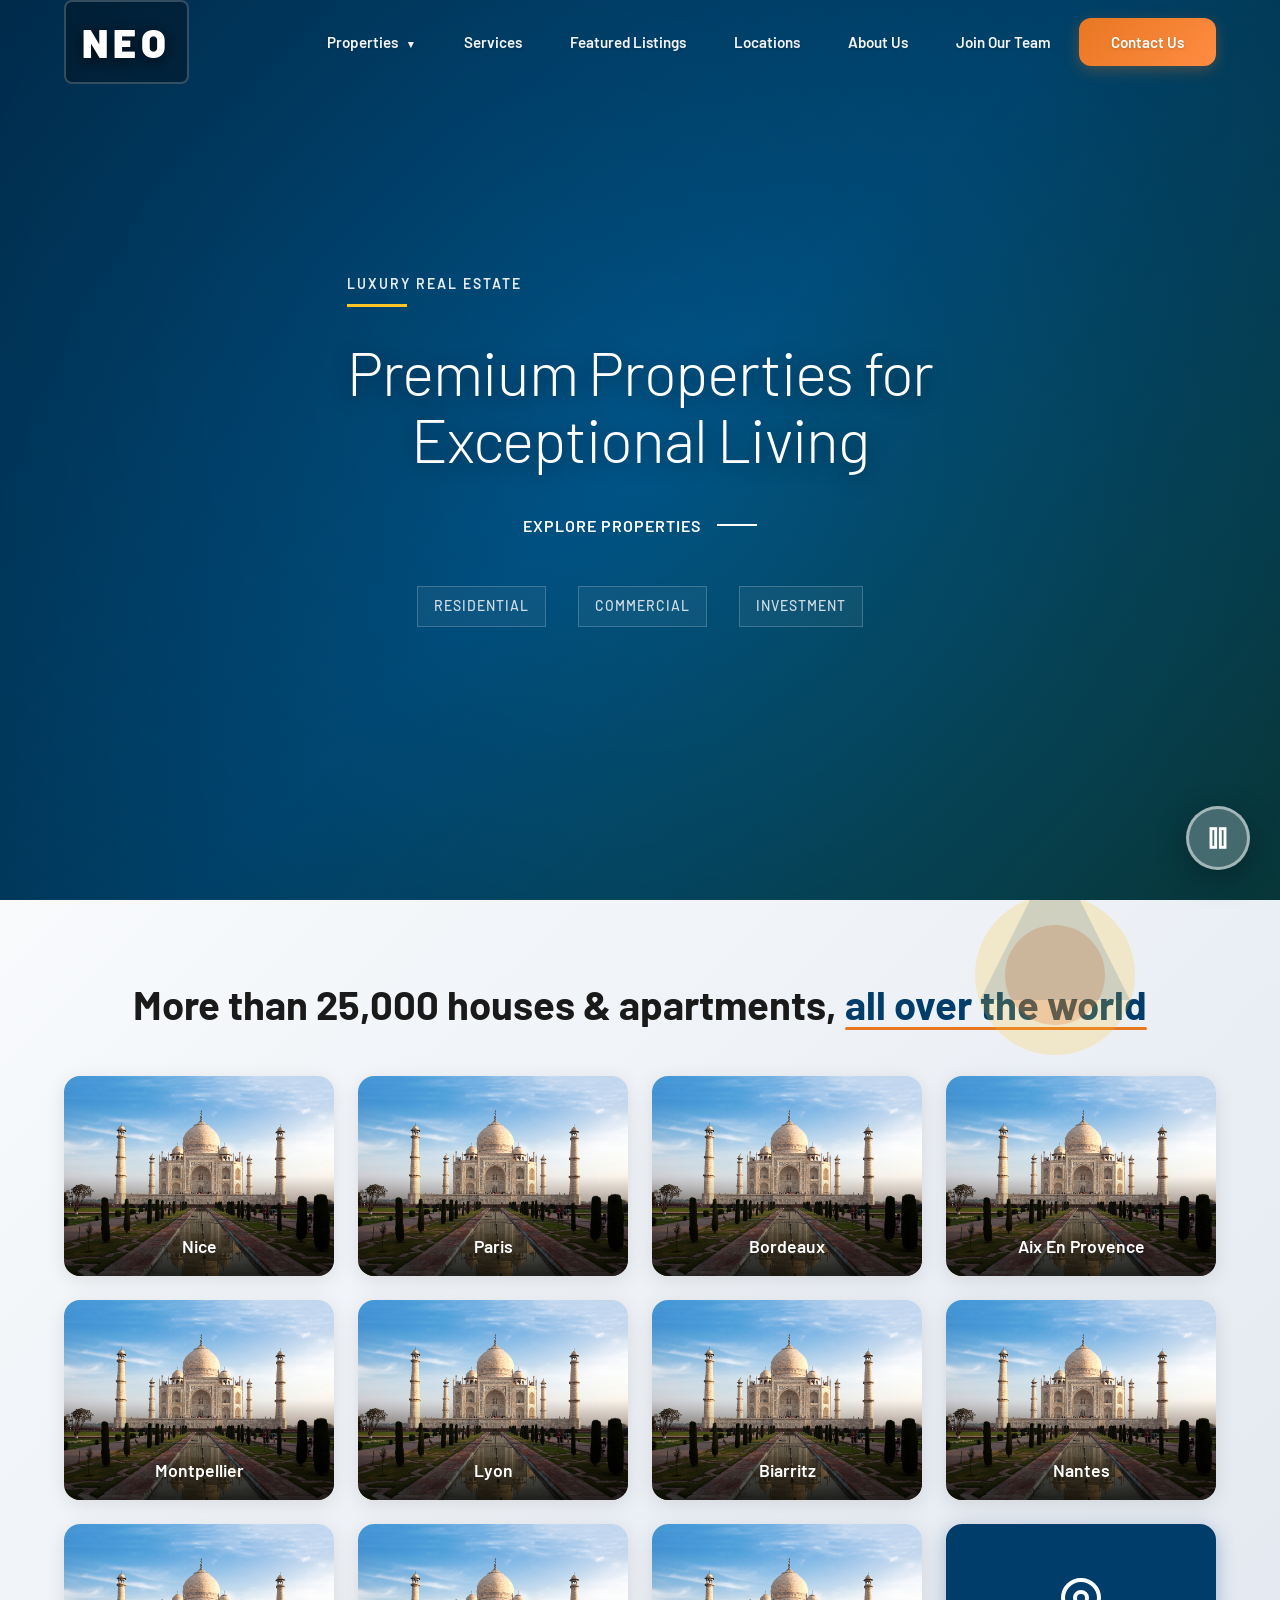
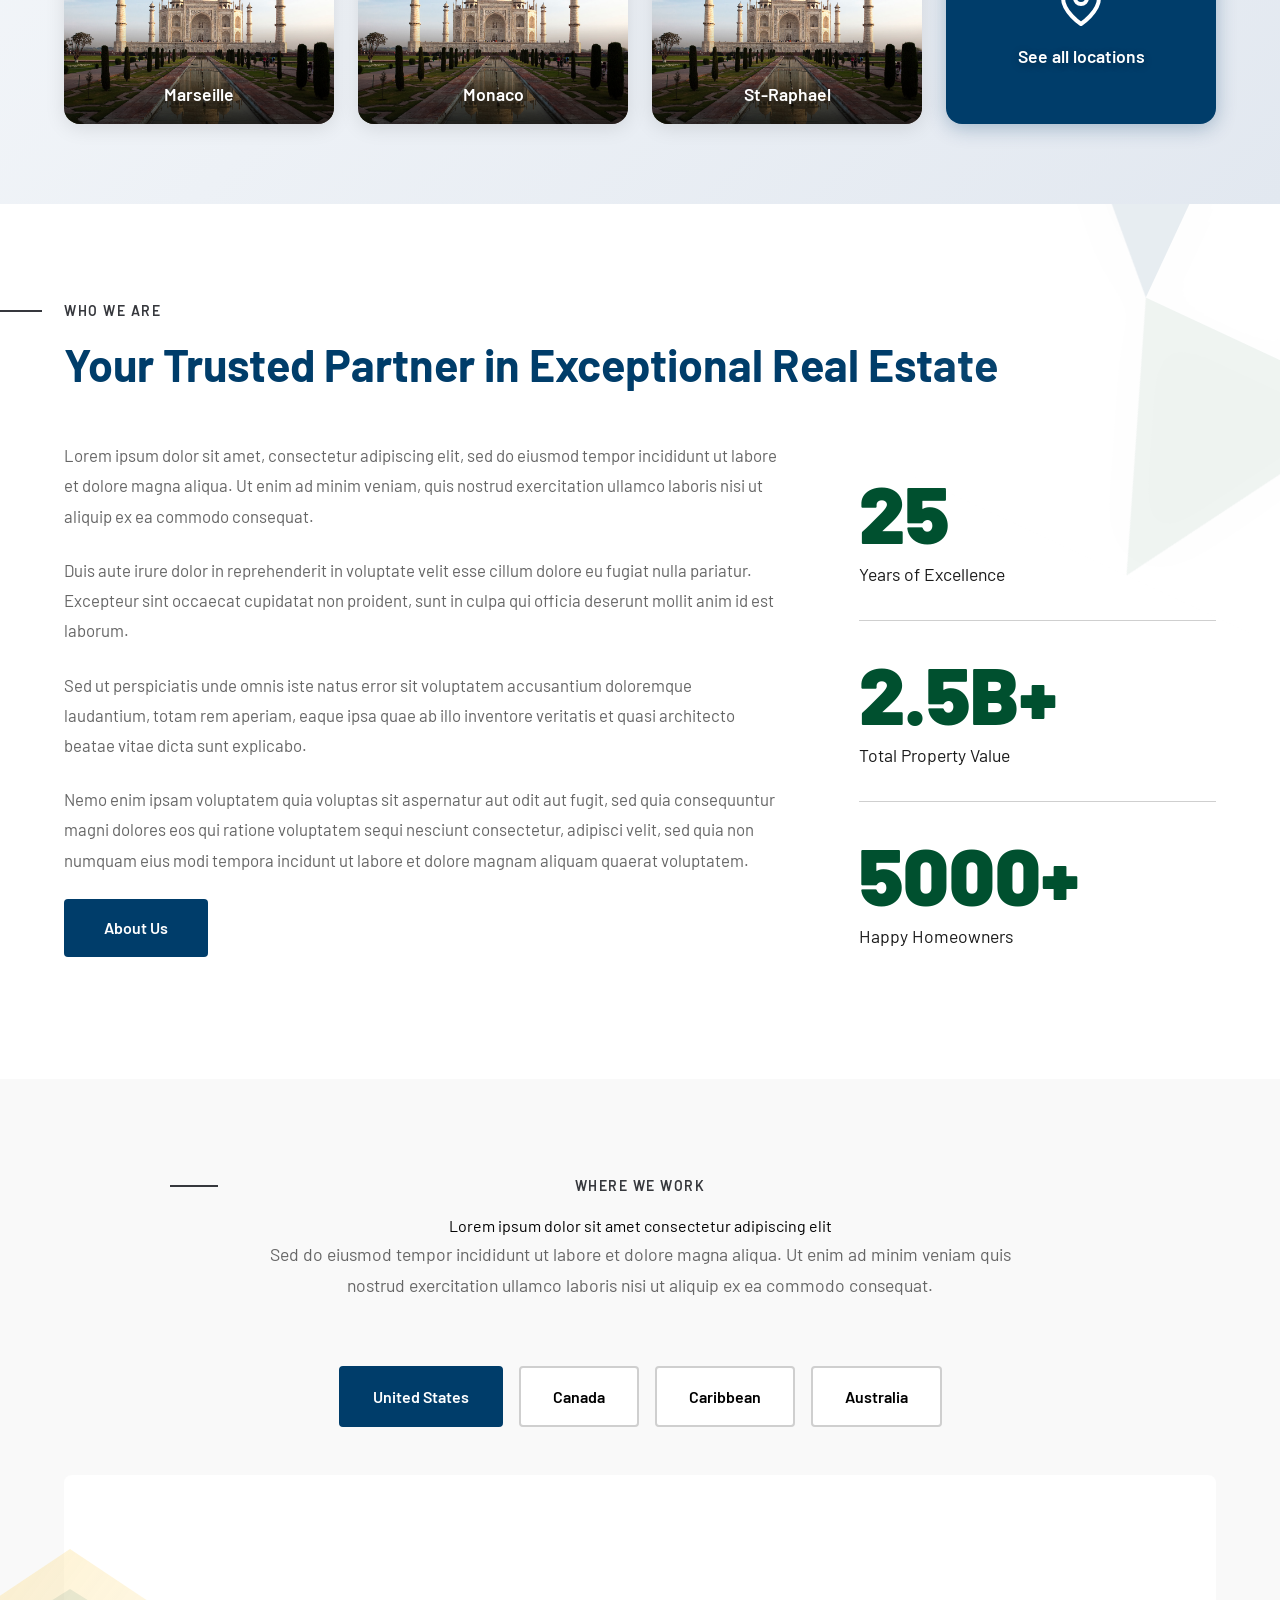
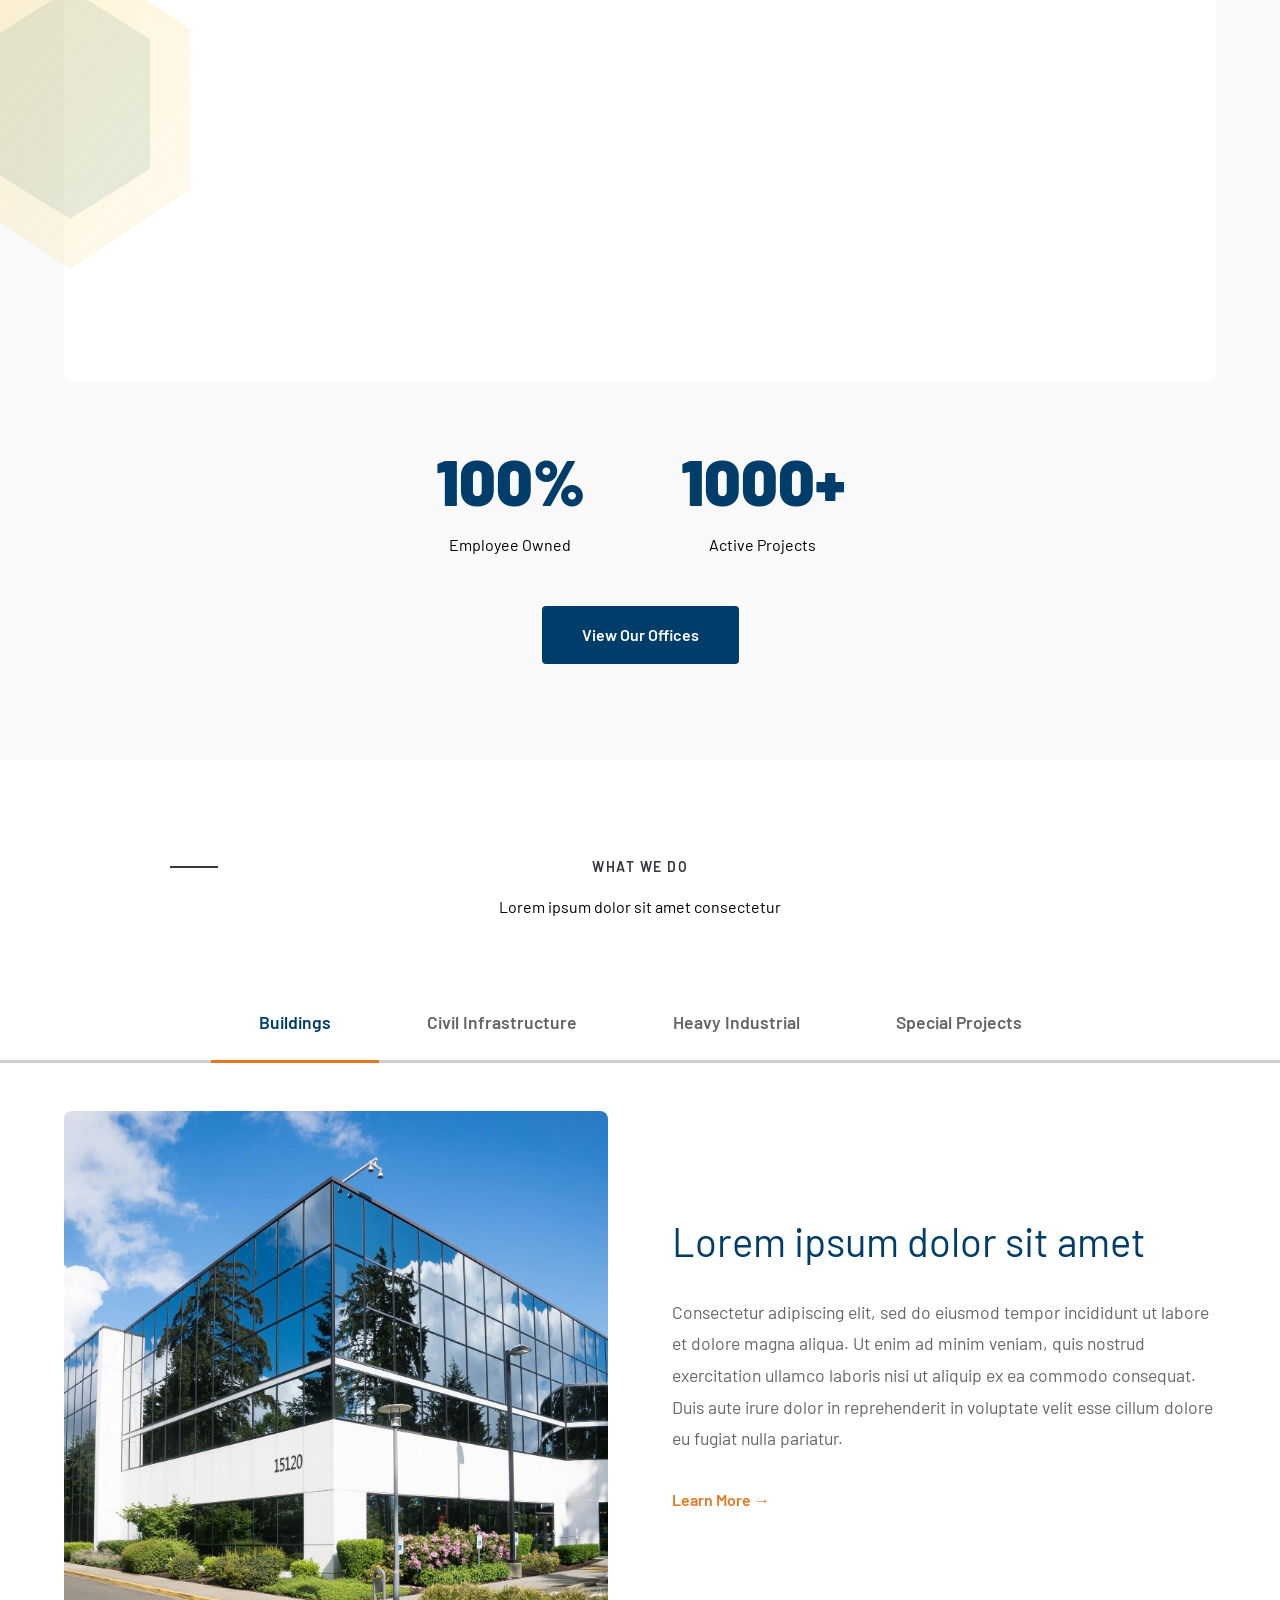
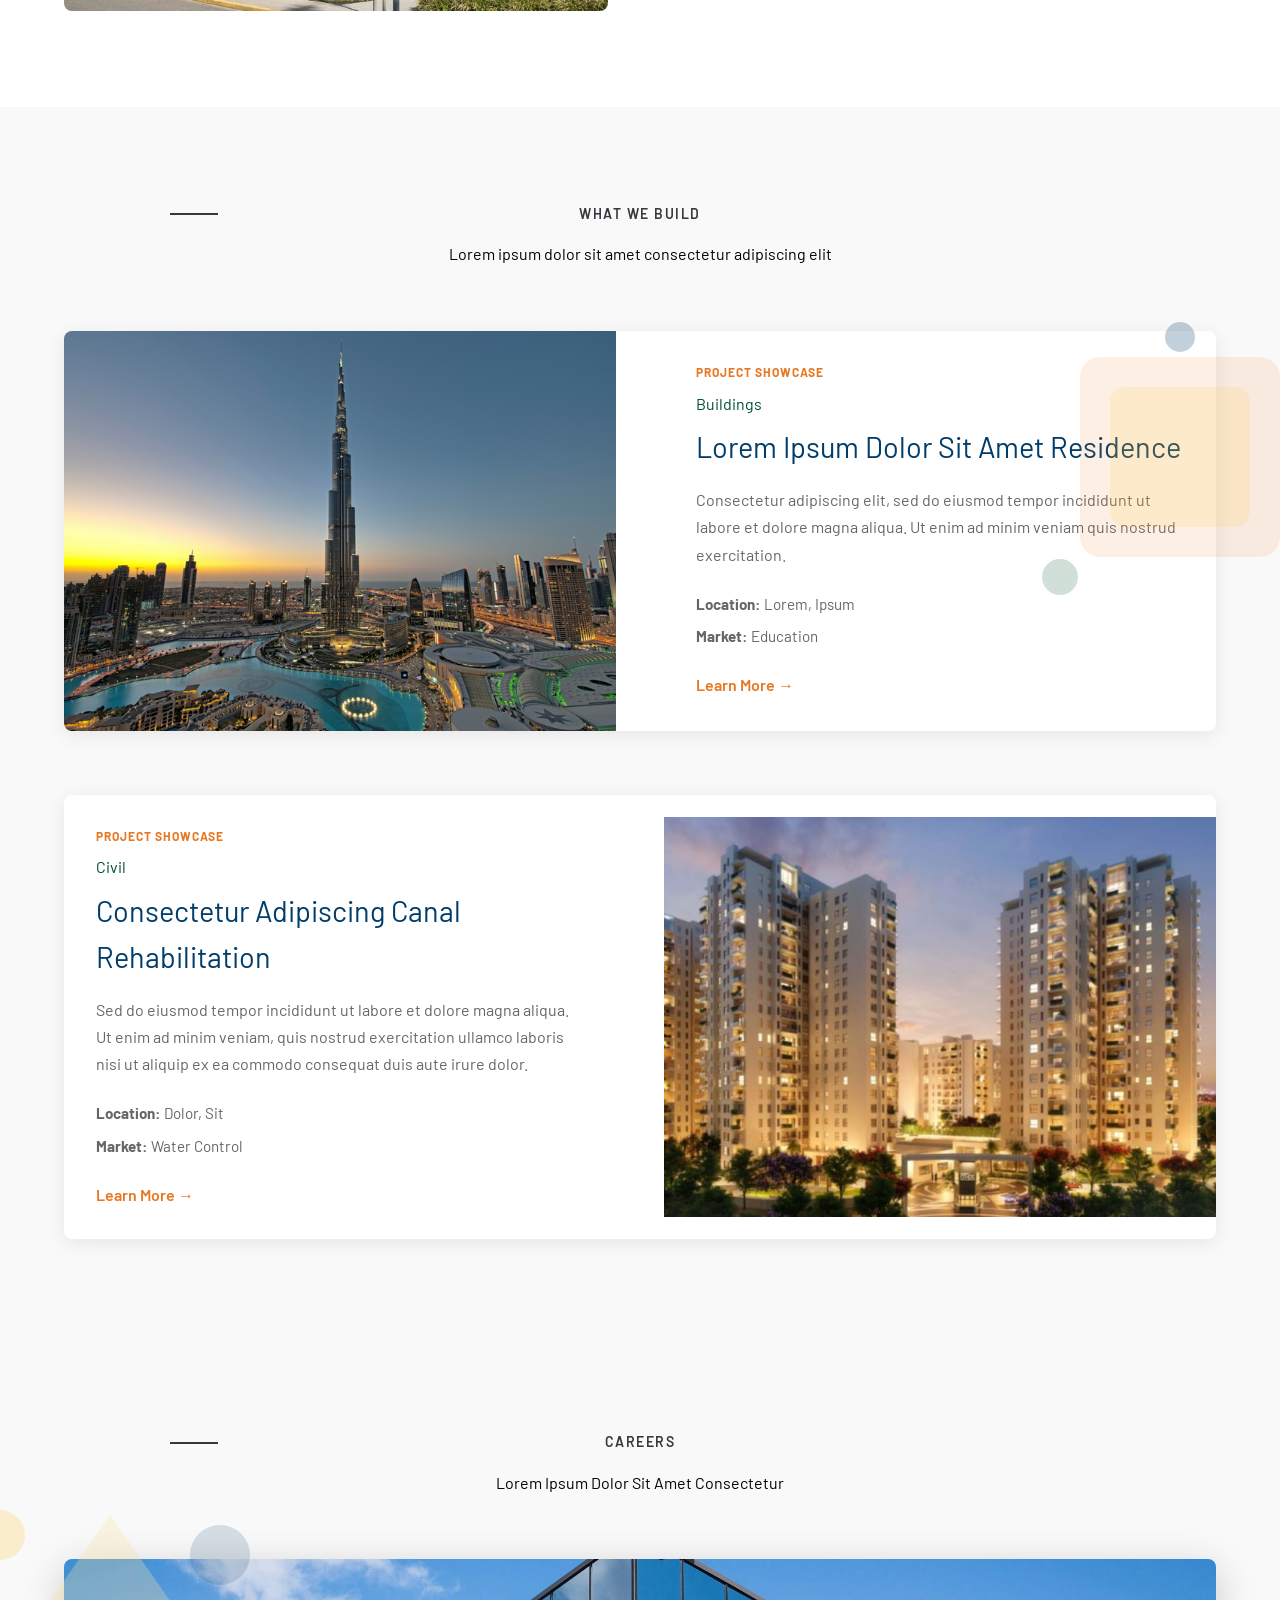
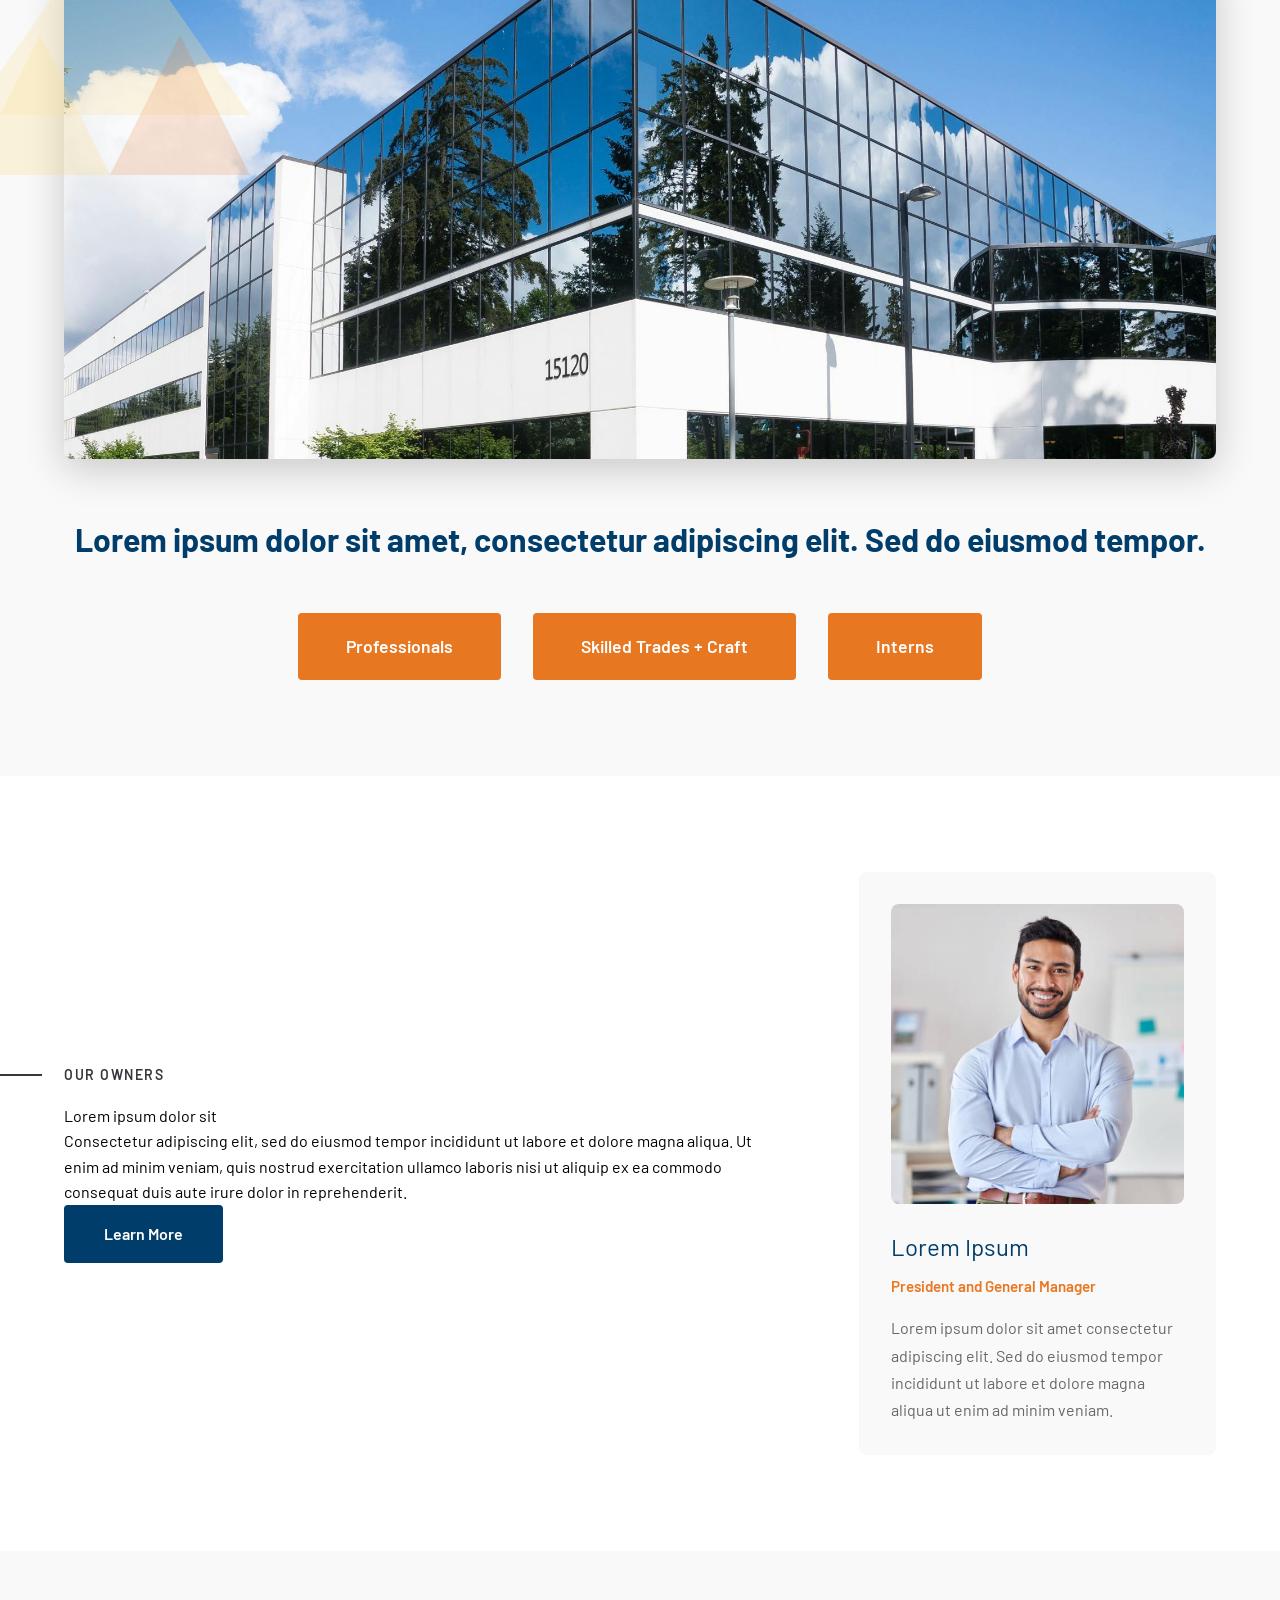
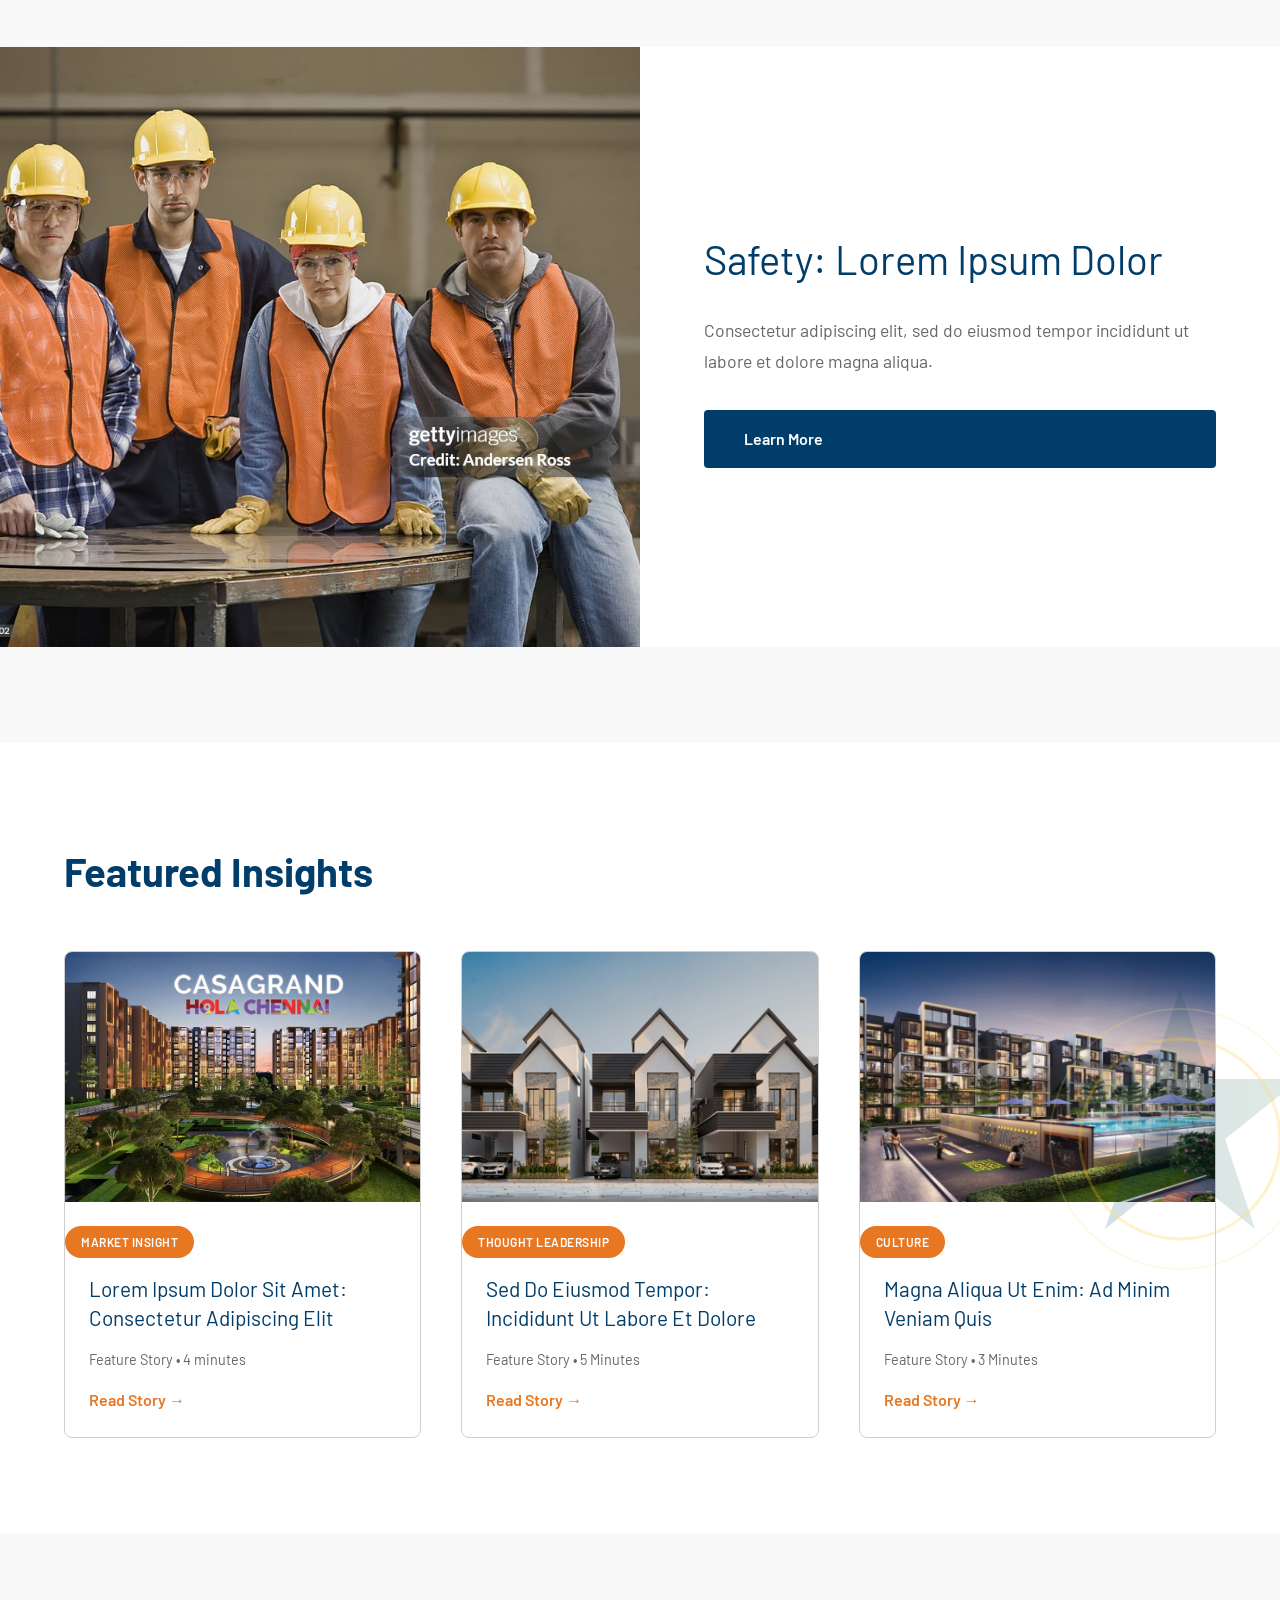
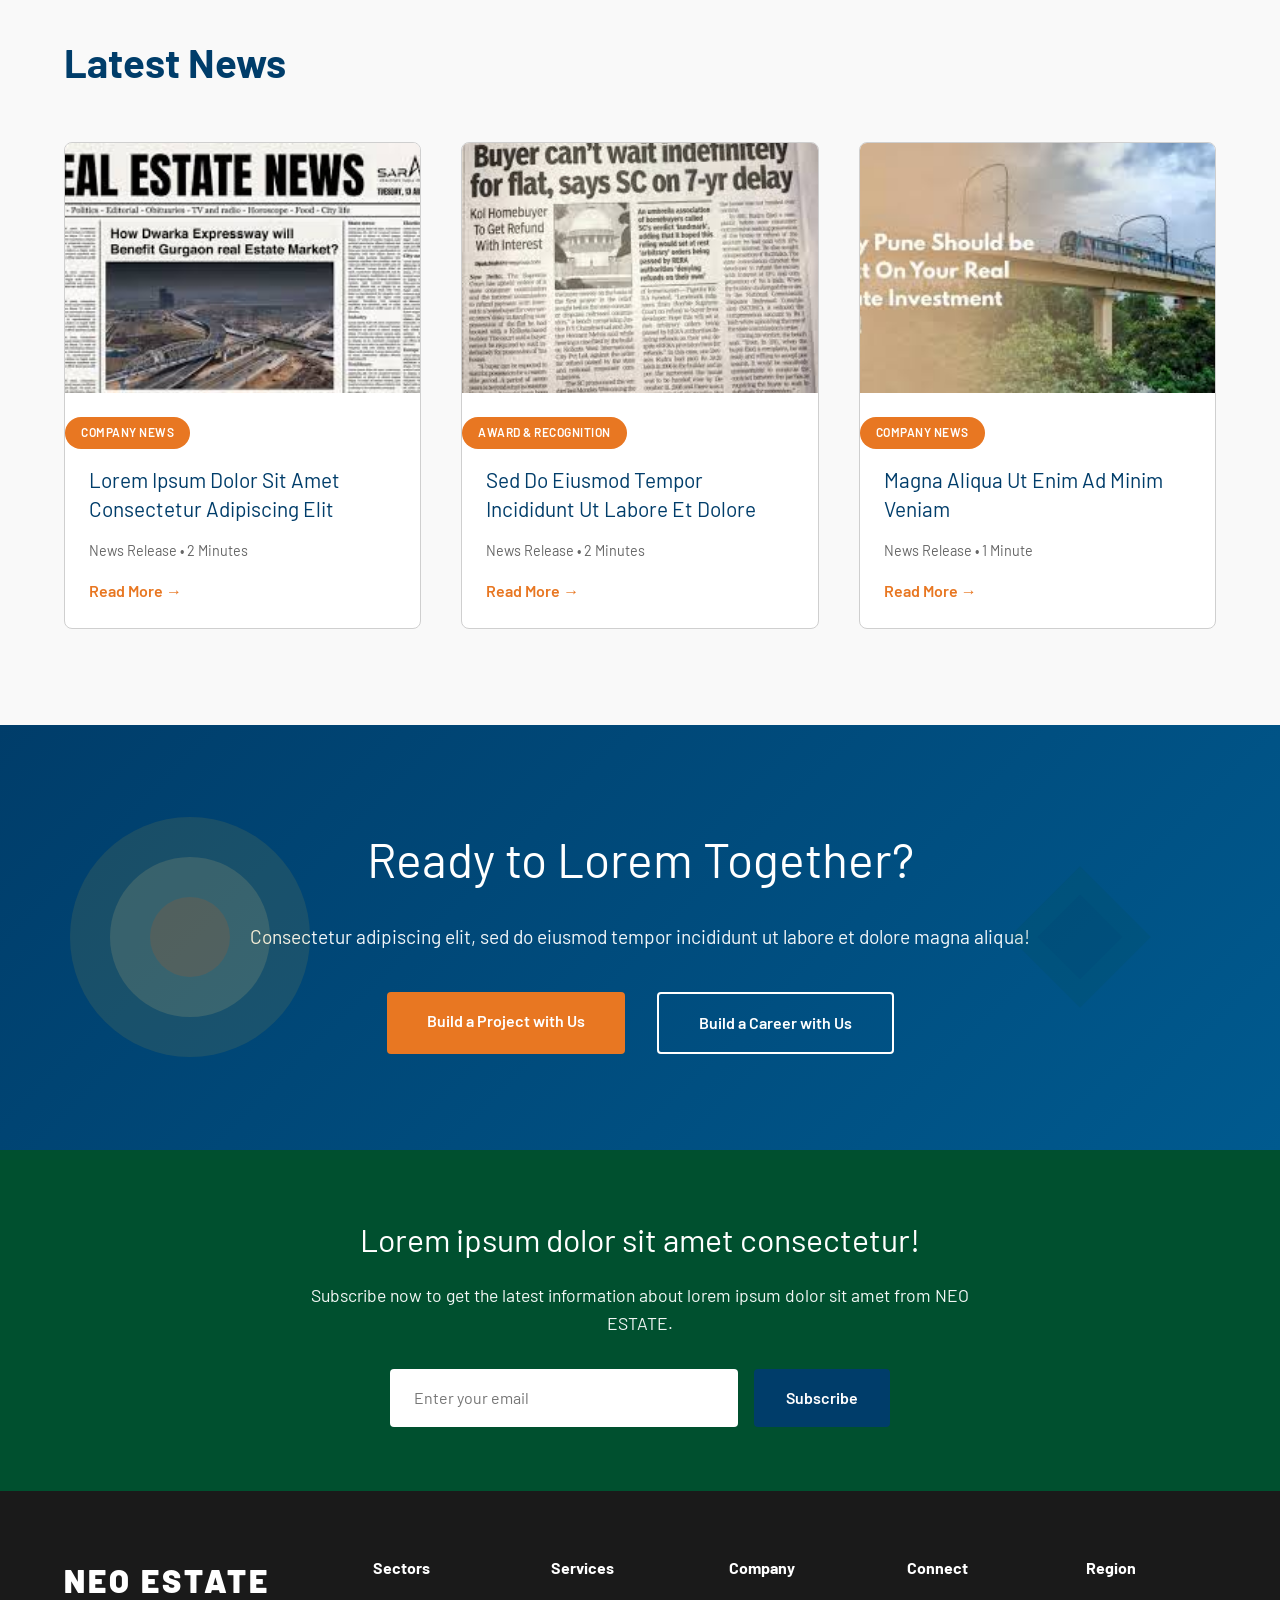
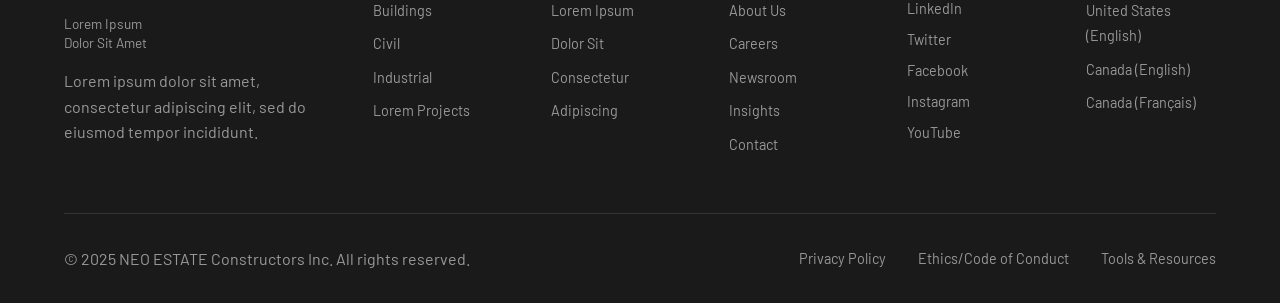
==== commit cfce6579: "Fix broken Properties and Services navigation anchors Add missing homepage section IDs so header and" ====
--- a/index.html
+++ b/index.html
@@ -153,7 +153,7 @@
     </section>
 
     <!-- Cities Grid Section -->
-    <section class="cities-grid-section">
+    <section id="properties" class="cities-grid-section">
         <!-- Decorative SVG - Cities Section -->
         <div class="decorative-svg-cities">
             <svg width="350" height="350" viewBox="0 0 350 350" xmlns="http://www.w3.org/2000/svg">
@@ -411,7 +411,7 @@
     </section>
 
     <!-- What We Do Tabs Section -->
-    <section id="sectors" class="what-we-do-tabs">
+    <section id="services" class="what-we-do-tabs">
         <div class="container-full">
             <div class="section-header-center">
                 <span class="eyebrow">What We Do</span>
